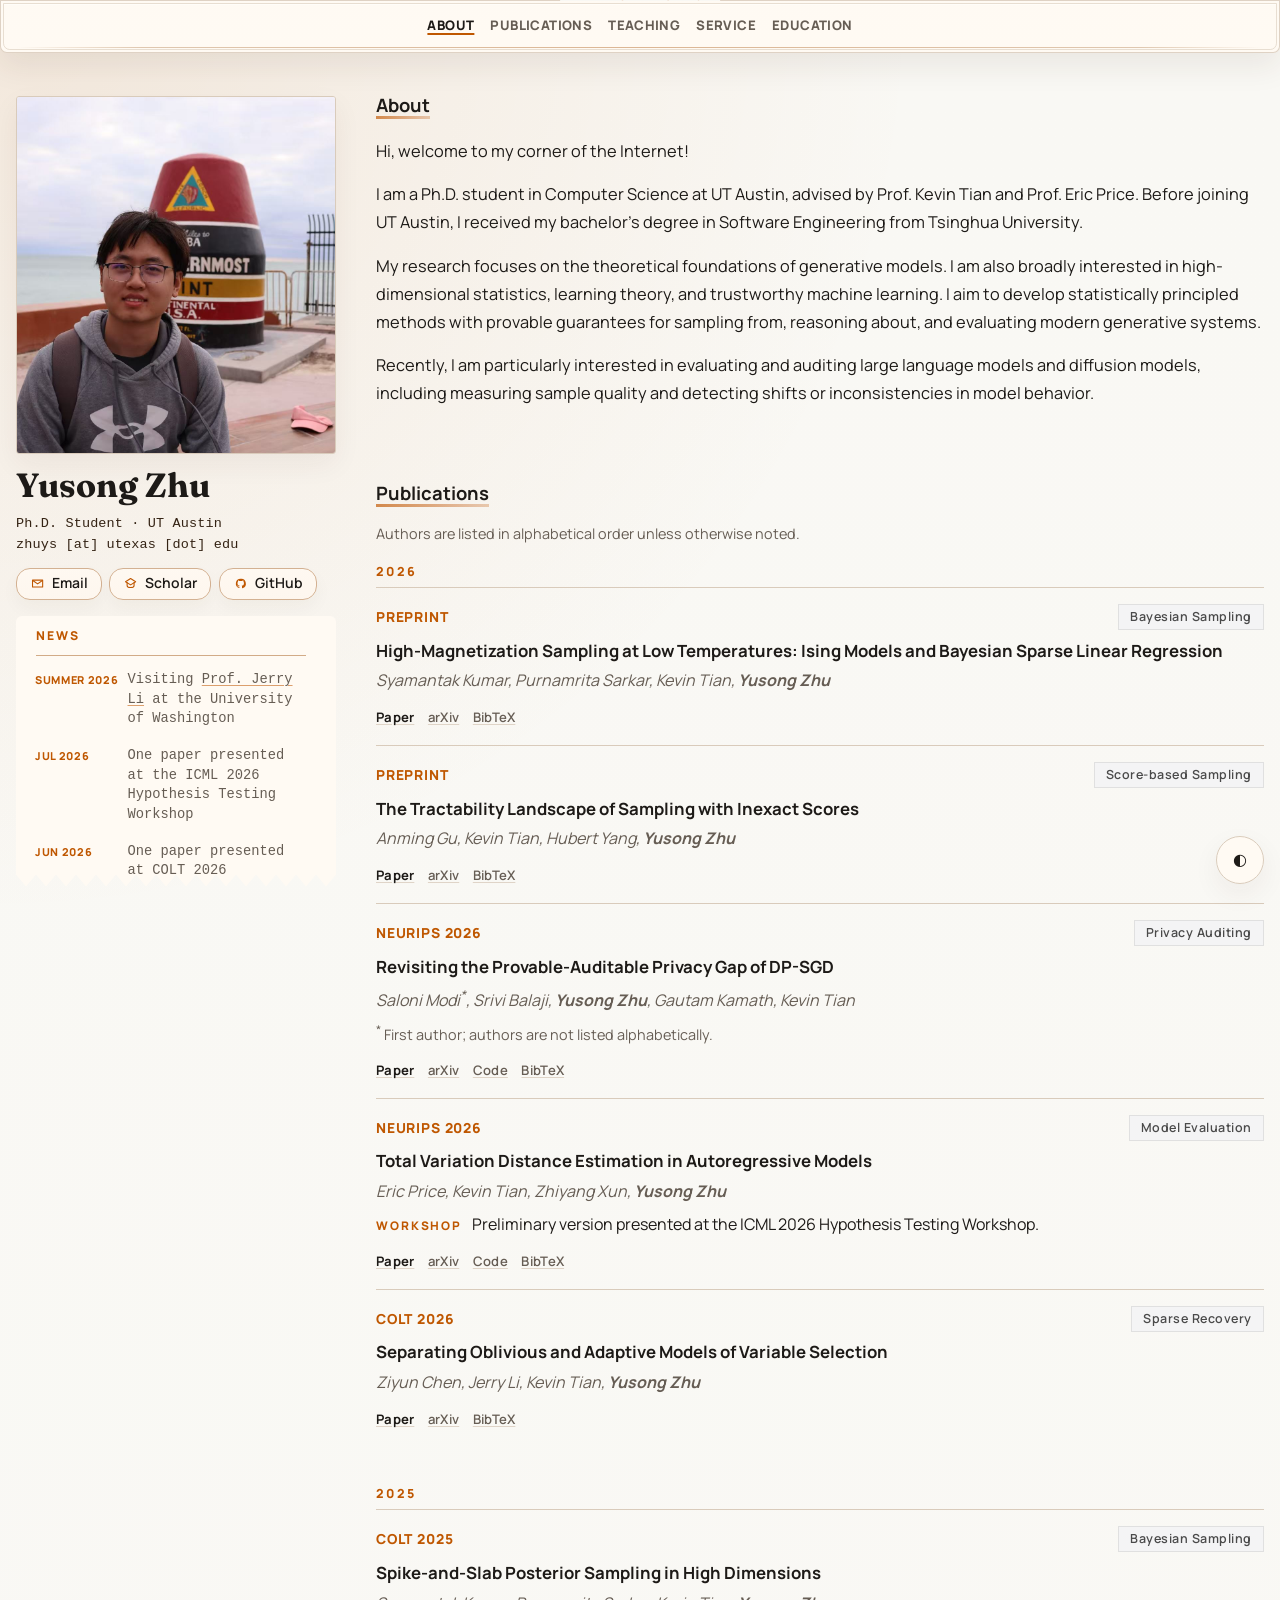
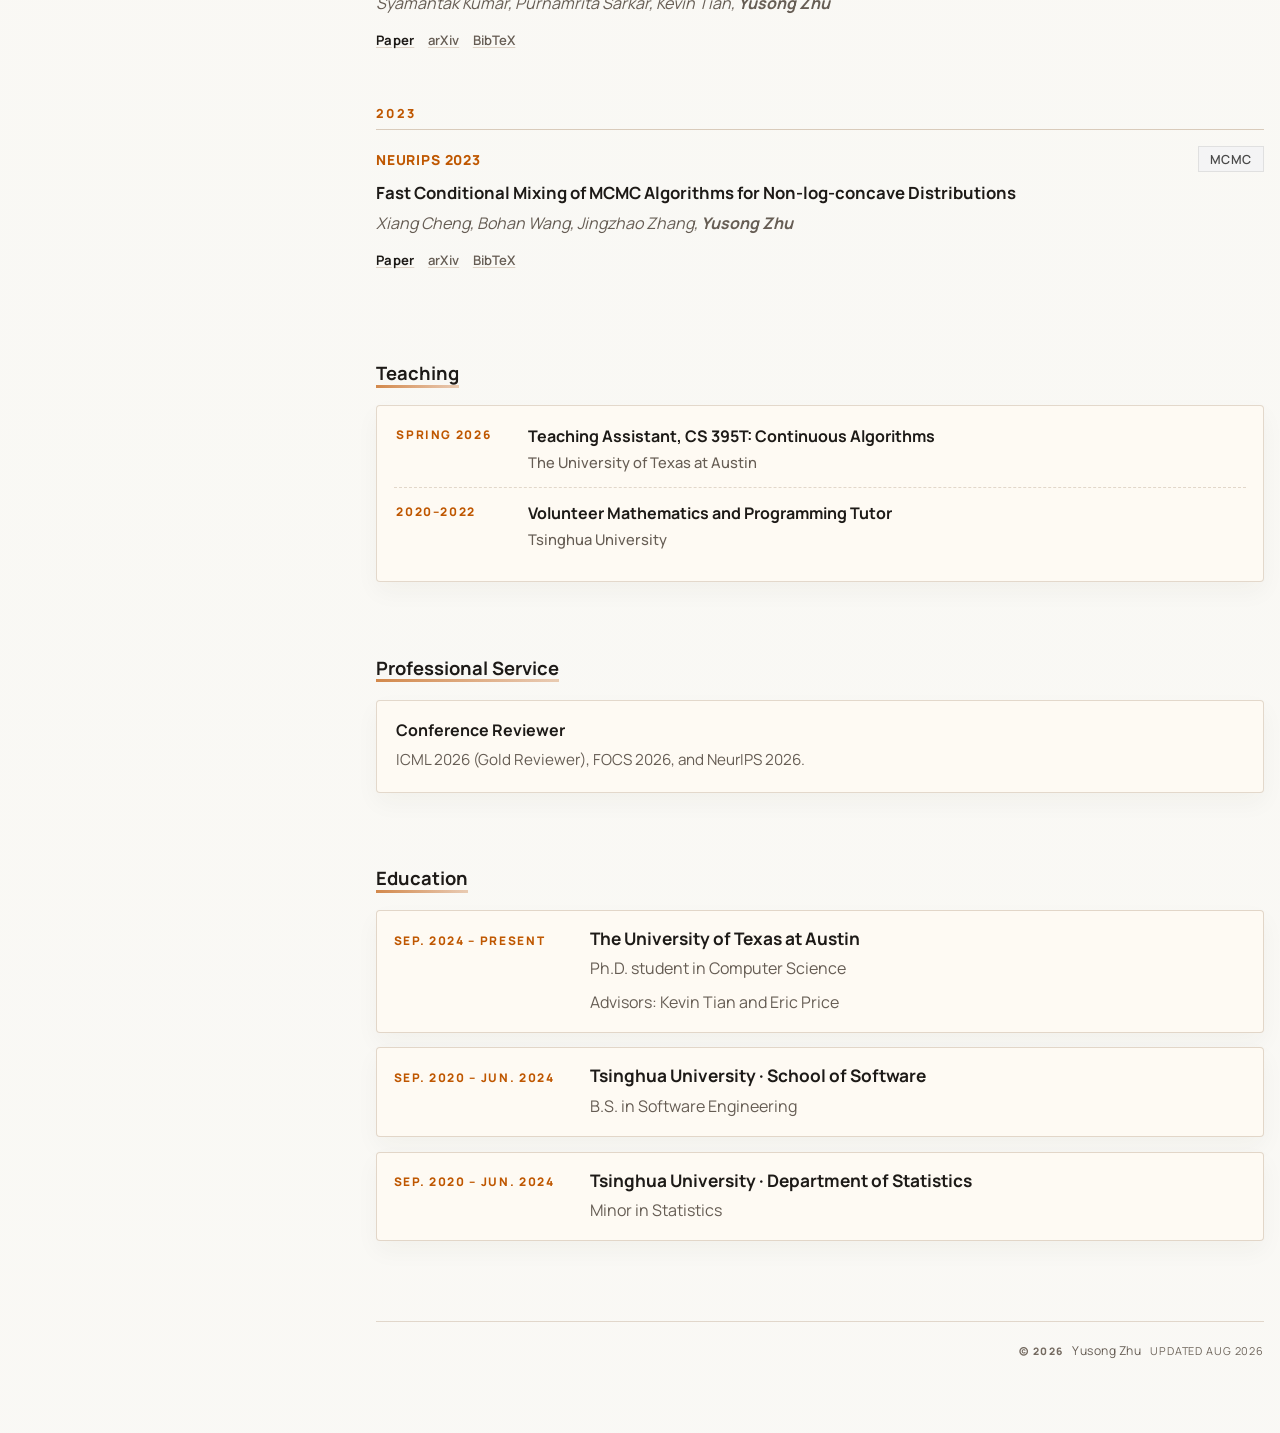
==== index.html @ 40852230 "List both preprints before conference publications" ====
<!DOCTYPE html>
<html lang="en">
  <head>
    <meta charset="UTF-8" />
    <meta name="viewport" content="width=device-width, initial-scale=1, viewport-fit=cover" />
    <meta
      name="description"
      content="Yusong Zhu is a Computer Science Ph.D. student at UT Austin studying the theoretical foundations, sampling, evaluation, and auditing of modern generative models."
    />
    <title>Yusong Zhu</title>
    <link rel="preconnect" href="https://fonts.googleapis.com" />
    <link rel="preconnect" href="https://fonts.gstatic.com" crossorigin />
    <link
      href="https://fonts.googleapis.com/css2?family=Fraunces:opsz,wght@9..144,500;9..144,700&amp;family=Manrope:wght@400;500;600;700;800&amp;display=swap"
      rel="stylesheet"
    />
    <link rel="icon" type="image/png" href="tabicon.png" />
    <link rel="stylesheet" href="styles.css" />
    <script>
      document.documentElement.classList.add("js");
    </script>
  </head>
  <body>
    <aside class="toc-sidebar" aria-label="Page sections">
      <nav class="toc-panel" id="toc-panel" aria-label="Page sections">
        <ul class="nav-list">
          <li><a class="nav-link" href="#about">About</a></li>
          <!-- Research nav hook: restore the #research link when the section below is ready. -->
          <li><a class="nav-link" href="#publications">Publications</a></li>
          <li><a class="nav-link" href="#teaching">Teaching</a></li>
          <li><a class="nav-link" href="#service">Service</a></li>
          <li><a class="nav-link" href="#education">Education</a></li>
        </ul>
      </nav>
      <div class="toc-edge" aria-hidden="true"></div>
    </aside>

    <div class="page-shell">
      <div class="layout">
        <aside class="rail reveal" aria-label="Profile overview">
          <figure class="rail-portrait">
            <img src="yusong_profile.jpg" alt="Portrait of Yusong Zhu" />
          </figure>
          <h1>Yusong Zhu</h1>
          <p class="lede">
            <span class="contact-mono">Ph.D. Student · UT Austin<br />zhuys [at] utexas [dot] edu</span>
          </p>
          <div class="social-row" aria-label="Contact and academic profiles">
            <a class="social-link" href="mailto:zhuys@utexas.edu" aria-label="Email Yusong Zhu">
              <svg viewBox="0 0 24 24" aria-hidden="true">
                <path d="M4 6.5h16v11H4z" fill="none" stroke="currentColor" stroke-width="1.7" stroke-linejoin="round" />
                <path d="m5 7.5 7 5 7-5" fill="none" stroke="currentColor" stroke-width="1.7" stroke-linecap="round" stroke-linejoin="round" />
              </svg>
              <span class="social-link-text">Email</span>
            </a>
            <a class="social-link" href="https://scholar.google.com/citations?user=abdQY_YAAAAJ&amp;hl=en" aria-label="Google Scholar" target="_blank" rel="noreferrer">
              <svg viewBox="0 0 24 24" aria-hidden="true">
                <path d="M12 4 4 9l8 5 8-5-8-5Z" fill="none" stroke="currentColor" stroke-width="1.7" stroke-linejoin="round" />
                <path d="M6.5 10.2V15c0 1.8 2.5 3.3 5.5 3.3s5.5-1.5 5.5-3.3v-4.8" fill="none" stroke="currentColor" stroke-width="1.7" stroke-linecap="round" />
              </svg>
              <span class="social-link-text">Scholar</span>
            </a>
            <a class="social-link" href="https://github.com/zys996" aria-label="GitHub" target="_blank" rel="noreferrer">
              <svg viewBox="0 0 24 24" aria-hidden="true">
                <path d="M12 4.5a7.5 7.5 0 0 0-2.4 14.6c.38.07.52-.17.52-.38v-1.3c-2.1.46-2.54-1-2.54-1-.34-.86-.84-1.1-.84-1.1-.69-.48.05-.47.05-.47.76.06 1.16.78 1.16.78.68 1.17 1.78.83 2.21.64.07-.5.27-.84.49-1.03-1.73-.2-3.55-.87-3.55-3.88 0-.86.31-1.56.82-2.11-.08-.2-.36-1 .08-2.08 0 0 .67-.22 2.2.81a7.6 7.6 0 0 1 4 0c1.53-1.03 2.2-.81 2.2-.81.44 1.08.16 1.88.08 2.08.51.55.82 1.25.82 2.11 0 3.02-1.82 3.68-3.56 3.88.28.24.53.71.53 1.44v2.13c0 .21.14.45.53.38A7.5 7.5 0 0 0 12 4.5Z" fill="currentColor" />
              </svg>
              <span class="social-link-text">GitHub</span>
            </a>
          </div>

          <section class="rail-news" aria-labelledby="rail-news-heading">
            <div class="rail-news-box">
              <div class="rail-news-scroll" role="region" aria-label="Recent news list" tabindex="0">
                <p class="rail-news-title" id="rail-news-heading">News</p>
                <div class="rail-news-list">
                  <article class="rail-news-item">
                    <time class="rail-news-date" datetime="2026">Summer 2026</time>
                    <p class="rail-news-text">
                      Visiting
                      <a href="https://jerryzli.github.io/" aria-label="Jerry Li's homepage" target="_blank" rel="noopener noreferrer">Prof. Jerry Li</a>
                      at the University of Washington
                    </p>
                  </article>
                  <article class="rail-news-item">
                    <time class="rail-news-date" datetime="2026-07">Jul 2026</time>
                    <p class="rail-news-text">One paper presented at the ICML 2026 Hypothesis Testing Workshop</p>
                  </article>
                  <article class="rail-news-item">
                    <time class="rail-news-date" datetime="2026-06">Jun 2026</time>
                    <p class="rail-news-text">One paper presented at COLT 2026</p>
                  </article>
                </div>
              </div>
            </div>
          </section>
        </aside>

        <main id="main">
          <section id="about" class="section reveal" aria-labelledby="about-heading">
            <div class="section-head">
              <h2 id="about-heading">About</h2>
            </div>
            <div class="section-body">
              <div class="prose prose-flow">
                <p>Hi, welcome to my corner of the Internet!</p>
                <p>
                  I am a Ph.D. student in Computer Science at
                  <a href="https://www.cs.utexas.edu/" target="_blank" rel="noopener noreferrer">UT Austin</a>,
                  advised by
                  <a href="https://kjtian.github.io/" target="_blank" rel="noopener noreferrer">Prof. Kevin Tian</a>
                  and
                  <a href="https://www.cs.utexas.edu/~ecprice/" target="_blank" rel="noopener noreferrer">Prof. Eric Price</a>.
                  Before joining UT Austin, I received my bachelor's degree in Software Engineering from
                  Tsinghua University.
                </p>
                <p>
                  My research focuses on the theoretical foundations of generative models. I am also broadly
                  interested in high-dimensional statistics, learning theory, and trustworthy machine learning.
                  I aim to develop statistically principled methods with provable guarantees for sampling from,
                  reasoning about, and evaluating modern generative systems.
                </p>
                <p>
                  Recently, I am particularly interested in evaluating and auditing large language models and
                  diffusion models, including measuring sample quality and detecting shifts or inconsistencies
                  in model behavior.
                </p>
              </div>
            </div>
          </section>

          <template id="research">
            <!--
              Future Research section hook.
              Replace this template with <section id="research" class="section reveal">...</section>,
              then restore the #research navigation link above.
              The existing Research component styles remain available in styles.css.
            -->
          </template>

          <section id="publications" class="section reveal" aria-labelledby="publications-heading">
            <div class="section-head publications-head">
              <h2 id="publications-heading">Publications</h2>
            </div>
            <p class="section-note">Authors are listed in alphabetical order unless otherwise noted.</p>

            <div class="pub-panel" aria-label="Publications by date">
              <div class="pub-year-group">
                <div class="pub-all-head"><span class="pub-all-label">2026</span></div>
                <article class="pub-row">
                  <div class="pub-date">Preprint</div>
                  <div class="pub-tags" aria-label="Research themes"><span class="research-theme-tag">Bayesian Sampling</span></div>
                  <div class="pub-body">
                    <h3>High-Magnetization Sampling at Low Temperatures: Ising Models and Bayesian Sparse Linear Regression</h3>
                    <p class="pub-authors">Syamantak Kumar, Purnamrita Sarkar, Kevin Tian, <strong>Yusong Zhu</strong></p>
                    <div class="pub-links" aria-label="High-magnetization sampling paper links">
                      <a class="pub-link is-primary" href="https://arxiv.org/abs/2609.08873v1" target="_blank" rel="noopener noreferrer">Paper</a>
                      <a class="pub-link" href="https://arxiv.org/abs/2609.08873" target="_blank" rel="noopener noreferrer">arXiv</a>
                      <button class="pub-link pub-bib-toggle" type="button" aria-expanded="false" aria-controls="bib-magnetization" data-bib-target="bib-magnetization">BibTeX</button>
                    </div>
                    <div class="pub-bib-card" id="bib-magnetization" hidden>
                      <pre>@misc{kumar2026highmagnetizationsamplinglowtemperatures,
  title={High-Magnetization Sampling at Low Temperatures: Ising Models and Bayesian Sparse Linear Regression},
  author={Syamantak Kumar and Purnamrita Sarkar and Kevin Tian and Yusong Zhu},
  year={2026},
  eprint={2609.08873},
  archivePrefix={arXiv},
  primaryClass={cs.DS},
  url={https://arxiv.org/abs/2609.08873}
}</pre>
                    </div>
                  </div>
                </article>
                <article class="pub-row">
                  <div class="pub-date">Preprint</div>
                  <div class="pub-tags" aria-label="Research themes"><span class="research-theme-tag">Score-based Sampling</span></div>
                  <div class="pub-body">
                    <h3>The Tractability Landscape of Sampling with Inexact Scores</h3>
                    <p class="pub-authors">Anming Gu, Kevin Tian, Hubert Yang, <strong>Yusong Zhu</strong></p>
                    <div class="pub-links" aria-label="Inexact-score sampling paper links">
                      <a class="pub-link is-primary" href="https://arxiv.org/abs/2607.19004" target="_blank" rel="noopener noreferrer">Paper</a>
                      <a class="pub-link" href="https://arxiv.org/abs/2607.19004" target="_blank" rel="noopener noreferrer">arXiv</a>
                      <button class="pub-link pub-bib-toggle" type="button" aria-expanded="false" aria-controls="bib-scores" data-bib-target="bib-scores">BibTeX</button>
                    </div>
                    <div class="pub-bib-card" id="bib-scores" hidden>
                      <pre>@misc{gu2026tractabilitylandscapesamplinginexact,
  title={The Tractability Landscape of Sampling with Inexact Scores},
  author={Anming Gu and Kevin Tian and Hubert Yang and Yusong Zhu},
  year={2026},
  eprint={2607.19004},
  archivePrefix={arXiv},
  primaryClass={stat.ML},
  url={https://arxiv.org/abs/2607.19004}
}</pre>
                    </div>
                  </div>
                </article>
                <article class="pub-row">
                  <div class="pub-date">NeurIPS 2026</div>
                  <div class="pub-tags" aria-label="Research themes"><span class="research-theme-tag">Privacy Auditing</span></div>
                  <div class="pub-body">
                    <h3>Revisiting the Provable-Auditable Privacy Gap of DP-SGD</h3>
                    <p class="pub-authors">Saloni Modi<sup>*</sup>, Srivi Balaji, <strong>Yusong Zhu</strong>, Gautam Kamath, Kevin Tian</p>
                    <p class="section-note"><sup>*</sup> First author; authors are not listed alphabetically.</p>
                    <div class="pub-links" aria-label="DP-SGD privacy gap paper links">
                      <a class="pub-link is-primary" href="https://arxiv.org/abs/2608.28934" target="_blank" rel="noopener noreferrer">Paper</a>
                      <a class="pub-link" href="https://arxiv.org/abs/2608.28934" target="_blank" rel="noopener noreferrer">arXiv</a>
                      <a class="pub-link" href="https://github.com/pineappleEnthusiast/empirical-privacy-defense" target="_blank" rel="noopener noreferrer">Code</a>
                      <button class="pub-link pub-bib-toggle" type="button" aria-expanded="false" aria-controls="bib-privacy" data-bib-target="bib-privacy">BibTeX</button>
                    </div>
                    <div class="pub-bib-card" id="bib-privacy" hidden>
                      <pre>@misc{modi2026revisitingprovableauditableprivacygap,
  title={Revisiting the Provable-Auditable Privacy Gap of {DP-SGD}},
  author={Saloni Modi and Srivi Balaji and Yusong Zhu and Gautam Kamath and Kevin Tian},
  year={2026},
  eprint={2608.28934},
  archivePrefix={arXiv},
  primaryClass={cs.LG},
  url={https://arxiv.org/abs/2608.28934}
}</pre>
                    </div>
                  </div>
                </article>
                <article class="pub-row">
                  <div class="pub-date">NeurIPS 2026</div>
                  <div class="pub-tags" aria-label="Research themes"><span class="research-theme-tag">Model Evaluation</span></div>
                  <div class="pub-body">
                    <h3>Total Variation Distance Estimation in Autoregressive Models</h3>
                    <p class="pub-authors">Eric Price, Kevin Tian, Zhiyang Xun, <strong>Yusong Zhu</strong></p>
                    <p class="pub-tldr"><span>Workshop</span> Preliminary version presented at the ICML 2026 Hypothesis Testing Workshop.</p>
                    <div class="pub-links" aria-label="Total variation distance paper links">
                      <a class="pub-link is-primary" href="https://arxiv.org/abs/2607.19510" target="_blank" rel="noopener noreferrer">Paper</a>
                      <a class="pub-link" href="https://arxiv.org/abs/2607.19510" target="_blank" rel="noopener noreferrer">arXiv</a>
                      <a class="pub-link" href="https://github.com/XunZhiyang/llm-tv-estimation" target="_blank" rel="noopener noreferrer">Code</a>
                      <button class="pub-link pub-bib-toggle" type="button" aria-expanded="false" aria-controls="bib-tv" data-bib-target="bib-tv">BibTeX</button>
                    </div>
                    <div class="pub-bib-card" id="bib-tv" hidden>
                      <pre>@misc{price2026totalvariationdistanceestimation,
  title={Total Variation Distance Estimation in Autoregressive Models},
  author={Eric Price and Kevin Tian and Zhiyang Xun and Yusong Zhu},
  year={2026},
  eprint={2607.19510},
  archivePrefix={arXiv},
  primaryClass={cs.LG},
  url={https://arxiv.org/abs/2607.19510}
}</pre>
                    </div>
                  </div>
                </article>
                <article class="pub-row">
                  <div class="pub-date">COLT 2026</div>
                  <div class="pub-tags" aria-label="Research themes"><span class="research-theme-tag">Sparse Recovery</span></div>
                  <div class="pub-body">
                    <h3>Separating Oblivious and Adaptive Models of Variable Selection</h3>
                    <p class="pub-authors">Ziyun Chen, Jerry Li, Kevin Tian, <strong>Yusong Zhu</strong></p>
                    <div class="pub-links">
                      <a class="pub-link is-primary" href="https://proceedings.mlr.press/v336/chen26b.html" target="_blank" rel="noopener noreferrer">Paper</a>
                      <a class="pub-link" href="https://arxiv.org/abs/2602.16568" target="_blank" rel="noopener noreferrer">arXiv</a>
                      <button class="pub-link pub-bib-toggle" type="button" aria-expanded="false" aria-controls="bib-variable" data-bib-target="bib-variable">BibTeX</button>
                    </div>
                    <div class="pub-bib-card" id="bib-variable" hidden>
                      <pre>@InProceedings{pmlr-v336-chen26b,
  title={Separating Oblivious and Adaptive Models of Variable Selection (Extended Abstract)},
  author={Chen, Ziyun and Li, Jerry and Tian, Kevin and Zhu, Yusong},
  booktitle={Proceedings of Thirty Ninth Conference on Learning Theory},
  pages={1113--1114},
  year={2026},
  editor={Hanneke, Steve and Lattimore, Tor},
  volume={336},
  series={Proceedings of Machine Learning Research},
  month={29 Jun--03 Jul},
  publisher={PMLR},
  pdf={https://raw.githubusercontent.com/mlresearch/v336/main/assets/chen26b/chen26b.pdf},
  url={https://proceedings.mlr.press/v336/chen26b.html}
}</pre>
                    </div>
                  </div>
                </article>
              </div>

              <div class="pub-year-group">
                <div class="pub-all-head"><span class="pub-all-label">2025</span></div>
                <article class="pub-row">
                  <div class="pub-date">COLT 2025</div>
                  <div class="pub-tags" aria-label="Research themes"><span class="research-theme-tag">Bayesian Sampling</span></div>
                  <div class="pub-body">
                    <h3>Spike-and-Slab Posterior Sampling in High Dimensions</h3>
                    <p class="pub-authors">Syamantak Kumar, Purnamrita Sarkar, Kevin Tian, <strong>Yusong Zhu</strong></p>
                    <div class="pub-links">
                      <a class="pub-link is-primary" href="https://proceedings.mlr.press/v291/kumar25a.html" target="_blank" rel="noopener noreferrer">Paper</a>
                      <a class="pub-link" href="https://arxiv.org/abs/2503.02798" target="_blank" rel="noopener noreferrer">arXiv</a>
                      <button class="pub-link pub-bib-toggle" type="button" aria-expanded="false" aria-controls="bib-spike" data-bib-target="bib-spike">BibTeX</button>
                    </div>
                    <div class="pub-bib-card" id="bib-spike" hidden>
                      <pre>@InProceedings{pmlr-v291-kumar25a,
  title={Spike-and-Slab Posterior Sampling in High Dimensions},
  author={Kumar, Syamantak and Sarkar, Purnamrita and Tian, Kevin and Zhu, Yusong},
  booktitle={Proceedings of Thirty Eighth Conference on Learning Theory},
  pages={3407--3462},
  year={2025},
  editor={Haghtalab, Nika and Moitra, Ankur},
  volume={291},
  series={Proceedings of Machine Learning Research},
  month={30 Jun--04 Jul},
  publisher={PMLR},
  pdf={https://raw.githubusercontent.com/mlresearch/v291/main/assets/kumar25a/kumar25a.pdf},
  url={https://proceedings.mlr.press/v291/kumar25a.html}
}</pre>
                    </div>
                  </div>
                </article>
              </div>

              <div class="pub-year-group">
                <div class="pub-all-head"><span class="pub-all-label">2023</span></div>
                <article class="pub-row">
                  <div class="pub-date">NeurIPS 2023</div>
                  <div class="pub-tags" aria-label="Research themes"><span class="research-theme-tag">MCMC</span></div>
                  <div class="pub-body">
                    <h3>Fast Conditional Mixing of MCMC Algorithms for Non-log-concave Distributions</h3>
                    <p class="pub-authors">Xiang Cheng, Bohan Wang, Jingzhao Zhang, <strong>Yusong Zhu</strong></p>
                    <div class="pub-links">
                      <a class="pub-link is-primary" href="https://proceedings.neurips.cc/paper_files/paper/2023/hash/2b00b3331bd0f5fbfdd966ac06338f6d-Abstract-Conference.html" target="_blank" rel="noopener noreferrer">Paper</a>
                      <a class="pub-link" href="https://arxiv.org/abs/2306.10506" target="_blank" rel="noopener noreferrer">arXiv</a>
                      <button class="pub-link pub-bib-toggle" type="button" aria-expanded="false" aria-controls="bib-mixing" data-bib-target="bib-mixing">BibTeX</button>
                    </div>
                    <div class="pub-bib-card" id="bib-mixing" hidden>
                      <pre>@inproceedings{NEURIPS2023_2b00b333,
  author={Cheng, Xiang and Wang, Bohan and Zhang, Jingzhao and Zhu, Yusong},
  booktitle={Advances in Neural Information Processing Systems},
  doi={10.52202/075280-0587},
  editor={A. Oh and T. Naumann and A. Globerson and K. Saenko and M. Hardt and S. Levine},
  pages={13374--13394},
  publisher={Curran Associates, Inc.},
  title={Fast Conditional Mixing of MCMC Algorithms for Non-log-concave Distributions},
  url={https://proceedings.neurips.cc/paper_files/paper/2023/file/2b00b3331bd0f5fbfdd966ac06338f6d-Paper-Conference.pdf},
  volume={36},
  year={2023}
}</pre>
                    </div>
                  </div>
                </article>
              </div>
            </div>
          </section>

          <section id="teaching" class="section reveal" aria-labelledby="teaching-heading">
            <div class="section-head">
              <h2 id="teaching-heading">Teaching</h2>
            </div>
            <div class="activity-panel">
              <ul class="activity-list">
                <li class="activity-item">
                  <span class="activity-date">Spring 2026</span>
                  <span class="activity-text">
                    Teaching Assistant,
                    <a href="https://kjtian.github.io/cs395t_sp26.html" target="_blank" rel="noopener noreferrer">CS 395T: Continuous Algorithms</a>
                    <span class="activity-institution">The University of Texas at Austin</span>
                  </span>
                </li>
                <li class="activity-item">
                  <span class="activity-date">2020–2022</span>
                  <span class="activity-text">
                    Volunteer Mathematics and Programming Tutor
                    <span class="activity-institution">Tsinghua University</span>
                  </span>
                </li>
              </ul>
            </div>
          </section>

          <section id="service" class="section reveal" aria-labelledby="service-heading">
            <div class="section-head">
              <h2 id="service-heading">Professional Service</h2>
            </div>
            <div class="activity-panel">
              <article class="service-entry">
                <h3 class="service-role">Conference Reviewer</h3>
                <p class="service-venues">ICML 2026 (Gold Reviewer), FOCS 2026, and NeurIPS 2026.</p>
              </article>
            </div>
          </section>

          <section id="education" class="section reveal" aria-labelledby="education-heading">
            <div class="section-head">
              <h2 id="education-heading">Education</h2>
            </div>
            <div class="edu-list">
              <article class="edu-row">
                <div class="edu-meta">Sep. 2024 – Present</div>
                <div>
                  <h3>The University of Texas at Austin</h3>
                  <p>Ph.D. student in Computer Science</p>
                  <p>Advisors: Kevin Tian and Eric Price</p>
                </div>
              </article>
              <article class="edu-row">
                <div class="edu-meta">Sep. 2020 – Jun. 2024</div>
                <div>
                  <h3>Tsinghua University · School of Software</h3>
                  <p>B.S. in Software Engineering</p>
                </div>
              </article>
              <article class="edu-row">
                <div class="edu-meta">Sep. 2020 – Jun. 2024</div>
                <div>
                  <h3>Tsinghua University · Department of Statistics</h3>
                  <p>Minor in Statistics</p>
                </div>
              </article>
            </div>
          </section>
        </main>

        <footer class="site-credit reveal" aria-label="Site information">
          <p>
            <span class="credit-label">© 2026</span>
            <span>Yusong Zhu</span>
            <span class="credit-date">Updated Aug 2026</span>
          </p>
        </footer>
      </div>
    </div>

    <button class="theme-toggle" type="button" aria-label="Toggle color theme" aria-pressed="false" title="Toggle theme">
      <span aria-hidden="true">◐</span>
    </button>
    <script>
      const root = document.documentElement;
      const themeToggle = document.querySelector(".theme-toggle");
      const storedTheme = localStorage.getItem("theme");
      const prefersDark = window.matchMedia("(prefers-color-scheme: dark)").matches;

      const applyTheme = (theme) => {
        root.dataset.theme = theme;
        themeToggle.setAttribute("aria-pressed", String(theme === "dark"));
        themeToggle.innerHTML = '<span aria-hidden="true">' + (theme === "dark" ? "☼" : "◐") + "</span>";
      };

      applyTheme(storedTheme || (prefersDark ? "dark" : "light"));

      themeToggle.addEventListener("click", () => {
        const nextTheme = root.dataset.theme === "dark" ? "light" : "dark";
        localStorage.setItem("theme", nextTheme);
        applyTheme(nextTheme);
      });

      const navLinks = [...document.querySelectorAll(".toc-sidebar .nav-link")];
      const sections = navLinks
        .map((link) => document.querySelector(link.getAttribute("href")))
        .filter(Boolean);
      let pendingNavTargetId = "";

      const setActiveSection = (activeId) => {
        navLinks.forEach((link) => {
          const isActive = link.getAttribute("href") === "#" + activeId;
          link.classList.toggle("is-active", isActive);
          if (isActive) {
            link.setAttribute("aria-current", "location");
          } else {
            link.removeAttribute("aria-current");
          }
        });
      };

      const updateSectionHighlight = () => {
        const tocHeight = document.querySelector(".toc-sidebar")?.offsetHeight ?? 0;
        const sectionScrollMargin = sections[0]
          ? parseFloat(window.getComputedStyle(sections[0]).scrollMarginTop) || 0
          : 0;
        const triggerY = Math.max(tocHeight + 28, sectionScrollMargin - 8);
        let activeId = sections[0]?.id;
        const nearPageBottom = window.innerHeight + window.scrollY >= document.documentElement.scrollHeight - 4;

        if (pendingNavTargetId) {
          const pendingSection = sections.find((section) => section.id === pendingNavTargetId);
          if (pendingSection && pendingSection.getBoundingClientRect().top > triggerY && !nearPageBottom) {
            setActiveSection(pendingNavTargetId);
            return;
          }
          pendingNavTargetId = "";
        }

        if (nearPageBottom && sections.length) {
          setActiveSection(sections[sections.length - 1].id);
          return;
        }

        sections.forEach((section) => {
          if (section.getBoundingClientRect().top <= triggerY) {
            activeId = section.id;
          }
        });

        if (activeId) setActiveSection(activeId);
      };

      let sectionHighlightFrame = 0;
      const scheduleSectionHighlight = () => {
        if (sectionHighlightFrame) return;
        sectionHighlightFrame = window.requestAnimationFrame(() => {
          sectionHighlightFrame = 0;
          updateSectionHighlight();
        });
      };

      window.addEventListener("scroll", scheduleSectionHighlight, { passive: true });
      window.addEventListener("resize", scheduleSectionHighlight);
      window.addEventListener("hashchange", scheduleSectionHighlight);

      navLinks.forEach((link) => {
        link.addEventListener("click", () => {
          const targetId = link.getAttribute("href")?.slice(1);
          if (!targetId) return;
          pendingNavTargetId = targetId;
          setActiveSection(targetId);
        });
      });

      updateSectionHighlight();

      document.querySelectorAll(".pub-bib-toggle").forEach((toggle) => {
        toggle.addEventListener("click", () => {
          const card = document.getElementById(toggle.dataset.bibTarget);
          if (!card) return;
          const isExpanded = toggle.getAttribute("aria-expanded") === "true";
          toggle.setAttribute("aria-expanded", String(!isExpanded));
          card.hidden = isExpanded;
        });
      });

      const reduceMotion = window.matchMedia("(prefers-reduced-motion: reduce)").matches;
      const revealObserver = reduceMotion
        ? null
        : new IntersectionObserver(
            (entries) => {
              entries.forEach((entry) => {
                if (entry.isIntersecting) {
                  entry.target.classList.add("is-visible");
                  revealObserver.unobserve(entry.target);
                }
              });
            },
            { threshold: 0.15 }
          );

      document.querySelectorAll(".reveal").forEach((element) => {
        if (revealObserver) {
          revealObserver.observe(element);
        } else {
          element.classList.add("is-visible");
        }
      });
    </script>
  </body>
</html>
---- styles.css ----
:root {
  color-scheme: light;
  --bg: #F9F8F4;
  --surface: #fffaf3;
  --text: #1d1a17;
  --muted: #665d54;
  --accent: #bf5700;
  --accent-soft: #f5e1d2;
  --line: #d9cbbb;
  --shadow: 0 10px 28px rgba(61, 42, 28, 0.06);
  --max-width: 1280px;
  --rail-width: clamp(250px, 25vw, 330px);
  --rail-news-paper: color-mix(in srgb, var(--surface) 88%, var(--bg));
  --social-pill-bg: #f4f4f5;
  --social-pill-border: #e0e0e0;
  --social-pill-fg: #4a4a4a;
  --mono-font: ui-monospace, SFMono-Regular, Menlo, Consolas, "Liberation Mono", monospace;
}

html[data-theme="dark"] {
  color-scheme: dark;
  --bg: #12100e;
  --surface: #181412;
  --text: #f6ede3;
  --muted: #c7b8a7;
  --accent: #ffb45c;
  --accent-soft: #3a2415;
  --line: #30271f;
  --shadow: 0 14px 34px rgba(0, 0, 0, 0.28);
  --rail-news-paper: color-mix(in srgb, var(--surface) 88%, var(--bg));
  --social-pill-bg: color-mix(in srgb, var(--surface) 88%, var(--bg));
  --social-pill-border: color-mix(in srgb, var(--line) 75%, transparent);
  --social-pill-fg: color-mix(in srgb, var(--muted) 88%, var(--text));
}

* {
  box-sizing: border-box;
}

html {
  scroll-behavior: smooth;
}

@media (prefers-reduced-motion: reduce) {
  html {
    scroll-behavior: auto;
  }
}

body {
  margin: 0;
  min-width: 320px;
  font-family: "Manrope", "Helvetica Neue", Arial, sans-serif;
  color: var(--text);
  background:
    radial-gradient(circle at top left, color-mix(in srgb, var(--accent) 10%, transparent), transparent 28%),
    linear-gradient(180deg, var(--bg) 0%, color-mix(in srgb, var(--bg) 92%, white) 100%);
  line-height: 1.72;
  transition: background-color 180ms ease, color 180ms ease;
}

a {
  color: inherit;
  text-decoration: none;
}

a:hover {
  color: var(--accent);
}

a:focus-visible,
button:focus-visible {
  outline: 3px solid var(--accent);
  outline-offset: 3px;
}

button {
  font: inherit;
}

.page-shell {
  width: min(calc(100% - 2rem), var(--max-width));
  margin: 0 auto;
  padding: 6rem 0 4.5rem;
}

.theme-toggle {
  position: fixed;
  right: 1rem;
  bottom: 1rem;
  z-index: 60;
  width: 3rem;
  height: 3rem;
  border: 1px solid var(--line);
  border-radius: 999px;
  background: color-mix(in srgb, var(--surface) 88%, transparent);
  color: var(--text);
  box-shadow: var(--shadow);
  display: inline-flex;
  align-items: center;
  justify-content: center;
  cursor: pointer;
  transition: transform 160ms ease, border-color 160ms ease, background-color 160ms ease;
}

.theme-toggle:hover {
  transform: translateY(-1px);
  border-color: var(--accent);
}

.layout {
  display: grid;
  grid-template-columns: var(--rail-width) minmax(0, 1fr);
  gap: 2.5rem;
  align-items: start;
}

.rail {
  position: fixed;
  top: 6rem;
  left: max(1rem, calc((100vw - var(--max-width)) / 2));
  width: var(--rail-width);
  z-index: 10;
  padding: 0;
}

main {
  grid-column: 2;
  min-width: 0;
}

.rail-portrait {
  margin: 0 0 1rem;
}

.rail-portrait img {
  display: block;
  width: 100%;
  aspect-ratio: 1 / 1.12;
  object-fit: cover;
  border-radius: 3px 3px 3px 3px;
  border: 1px solid var(--line);
  box-shadow: var(--shadow);
}

.eyebrow {
  margin: 0 0 0.8rem;
  color: var(--muted);
  font-size: 0.76rem;
  font-weight: 800;
  letter-spacing: 0.18em;
  text-transform: uppercase;
}

h1 {
  margin: 0;
  font-family: "Fraunces", "Times New Roman", serif;
  font-size: clamp(2.1rem, 2vw, 2.7rem);
  line-height: 0.92;
  letter-spacing:0em;
  max-width: 10.2ch;
}

.lede {
  margin: -0.98rem 0 0;
  color: var(--muted);
  font-size: 1.03rem;
  max-width: 30ch;
  white-space: pre-line;
}

.contact-mono {
  display: inline-block;
  color: color-mix(in srgb, var(--text) 86%, var(--accent));
  font-family: var(--mono-font);
  font-size: 0.82em;
  line-height: 1.55;
  letter-spacing: 0.01em;
}

.rail-blurb {
  margin: 1.2rem 0 0;
  padding-top: 1rem;
  border-top: 1px solid var(--line);
  max-width: 32ch;
}

.social-row {
  display: flex;
  flex-wrap: wrap;
  gap: 0.45rem;
  margin-top: 0.72rem;
}

.social-link {
  display: inline-flex;
  align-items: center;
  gap: 0.42rem;
  padding: 0.42rem 0.82rem;
  border: 1px solid color-mix(in srgb, var(--accent) 22%, var(--line));
  border-radius: 14px;
  background:
    linear-gradient(180deg,
      color-mix(in srgb, var(--surface) 94%, var(--accent-soft)) 0%,
      color-mix(in srgb, var(--surface) 86%, var(--accent-soft)) 100%);
  color: var(--text);
  font-size: 0.875rem;
  font-weight: 600;
  line-height: 1.2;
  text-decoration: none;
  box-shadow: 0 8px 18px rgba(61, 42, 28, 0.04);
  transition:
    transform 160ms ease,
    border-color 160ms ease,
    color 160ms ease,
    background-color 160ms ease,
    box-shadow 160ms ease;
}

.social-link svg {
  width: 0.95rem;
  height: 0.95rem;
  flex-shrink: 0;
  color: var(--accent);
}

.social-link-text {
  white-space: nowrap;
}

.social-link:hover,
.social-link:focus-visible {
  transform: translateY(-1px);
  border-color: color-mix(in srgb, var(--accent) 55%, var(--line));
  color: var(--accent);
  background:
    linear-gradient(180deg,
      color-mix(in srgb, var(--accent-soft) 82%, var(--surface)) 0%,
      color-mix(in srgb, var(--accent-soft) 68%, var(--surface)) 100%);
  box-shadow: 0 10px 22px rgba(61, 42, 28, 0.06);
}

html[data-theme="dark"] .social-link:hover,
html[data-theme="dark"] .social-link:focus-visible {
  background:
    linear-gradient(180deg,
      color-mix(in srgb, var(--surface) 84%, var(--accent) 12%) 0%,
      color-mix(in srgb, var(--surface) 78%, var(--accent) 16%) 100%);
}

.rail-facts {
  display: flex;
  flex-wrap: wrap;
  gap: 0.55rem;
  margin-top: 1.2rem;
}

.fact {
  display: inline-flex;
  align-items: center;
  min-height: 2.1rem;
  padding: 0.35rem 0.72rem;
  border: 1px solid var(--line);
  border-radius: 999px;
  background: color-mix(in srgb, var(--surface) 78%, transparent);
  font-size: 0.9rem;
}

.nav-list {
  list-style: none;
  padding: 0;
  margin: 0;
  display: grid;
  gap: 0.2rem;
}

.nav-link {
  min-height: 2.1rem;
  display: flex;
  align-items: center;
  color: var(--muted);
  padding: 0.22rem 0;
  position: relative;
  transition: color 160ms ease;
}

.nav-link::before {
  content: "";
  width: 0.7rem;
  height: 1px;
  margin-right: 0.7rem;
  background: var(--line);
  transition: width 160ms ease, background-color 160ms ease;
}

.nav-link:hover,
.nav-link:focus-visible,
.nav-link.is-active {
  color: var(--text);
}

.nav-link:hover::before,
.nav-link:focus-visible::before,
.nav-link.is-active::before {
  width: 1.6rem;
  background: var(--accent);
}

.rail-news {
  margin-top: 1rem;
  margin-bottom: 0.85rem;
}

.rail-news-box {
  position: relative;
  /* border: 1px solid var(--line); */
  border-bottom: none;
  border-radius: 6px 6px 0 0;
  /* background: #d8cdc2; */
  background: var(--surface);
  overflow: visible;
  /* Bottom torn edge: notches are transparent → body gradient shows through */
  clip-path: polygon(
    0% 0%,
    100% 0%,
    100% calc(100% - 12px),
    96.875% 100%,
    93.75% calc(100% - 12px),
    90.625% 100%,
    87.5% calc(100% - 12px),
    84.375% 100%,
    81.25% calc(100% - 12px),
    78.125% 100%,
    75% calc(100% - 12px),
    71.875% 100%,
    68.75% calc(100% - 12px),
    65.625% 100%,
    62.5% calc(100% - 12px),
    59.375% 100%,
    56.25% calc(100% - 12px),
    53.125% 100%,
    50% calc(100% - 12px),
    46.875% 100%,
    43.75% calc(100% - 12px),
    40.625% 100%,
    37.5% calc(100% - 12px),
    34.375% 100%,
    31.25% calc(100% - 12px),
    28.125% 100%,
    25% calc(100% - 12px),
    21.875% 100%,
    18.75% calc(100% - 12px),
    15.625% 100%,
    12.5% calc(100% - 12px),
    9.375% 100%,
    6.25% calc(100% - 12px),
    3.125% 100%,
    0% calc(100% - 12px)
  );
}

.rail-news-title {
  position: sticky;
  top: 0;
  z-index: 2;
  margin: 0 0.7em 0.55rem;
  /* Top inset lives on the title (opaque) so items cannot scroll “above” News in the scroll padding gap */
  padding: 0.65rem 0 0.5rem;
  color: var(--accent);
  font-size: 0.76rem;
  font-weight: 800;
  letter-spacing: 0.16em;
  text-transform: uppercase;
  background: var(--surface);
  /* border-bottom: 1px solid color-mix(in srgb, var(--line) 95%, transparent); */
  border-bottom: 1.5px solid color-mix(in srgb, var(--accent) 28%, var(--line));
}

.rail-news-scroll {
  position: relative;
  z-index: 1;
  box-sizing: border-box;
  height: clamp(11.5rem, 24vh, 14rem);
  overflow-x: hidden;
  overflow-y: auto;
  overscroll-behavior: contain;
  -webkit-overflow-scrolling: touch;
  padding: 0 0.7rem 1.35rem;
  scrollbar-gutter: stable;
  scrollbar-width: thin;
  scrollbar-color: color-mix(in srgb, var(--accent) 42%, var(--line)) transparent;
}

.rail-news-scroll::-webkit-scrollbar {
  width: 6px;
}

.rail-news-scroll::-webkit-scrollbar-track {
  background: transparent;
}

.rail-news-scroll::-webkit-scrollbar-thumb {
  border-radius: 999px;
  background: color-mix(in srgb, var(--accent) 42%, var(--line));
}

.rail-news-scroll:focus-visible {
  outline: none;
  box-shadow: inset 0 0 0 2px color-mix(in srgb, var(--accent) 52%, transparent);
}

.rail-news-list {
  display: grid;
  gap: 0.45rem;
}

.rail-news-item {
  display: grid;
  grid-template-columns: 5.35rem minmax(0, 1fr);
  gap: 0.4rem 0.55rem;
  align-items: start;
  padding: 0.45rem 0.5rem;
  border-radius: 4px;
  /* background: color-mix(in srgb, var(--surface) 55%, transparent); */
}

.rail-news-date {
  display: block;
  margin: 0;
  padding: 0;
  color: var(--accent);
  font-size: 0.68rem;
  font-weight: 800;
  letter-spacing: 0.06em;
  line-height: 1.42;
  text-transform: uppercase;
}

.rail-news-text {
  margin: -0.15em;
  padding: 0;
  font-size: 0.86rem;
  line-height: 1.42;
  color: var(--muted);
  font-family: var(--mono-font);
  font-weight: 400;
  font-style: normal;
}

.rail-news-text a {
  color: inherit;
  text-decoration: underline;
  text-decoration-thickness: 1px;
  text-underline-offset: 0.16em;
  text-decoration-color: color-mix(in srgb, var(--accent) 55%, transparent);
}

.rail-news-text a:hover,
.rail-news-text a:focus-visible {
  color: var(--accent);
  text-decoration-color: currentColor;
}

/* Top-floating TOC bar. */
.toc-sidebar {
  position: fixed;
  top: 0;
  left: 0;
  right: 0;
  z-index: 40;
  width: auto;
  display: flex;
  align-items: center;
  gap: 0.55rem;
  padding: 0.72rem 1.1rem 0.84rem;
  border: 1px solid color-mix(in srgb, var(--line) 84%, transparent);
  border-radius: 0 0 0.42rem 0.42rem;
  background:
    linear-gradient(180deg, color-mix(in srgb, var(--surface) 96%, white) 0%, var(--surface) 100%);
  box-shadow: 0 14px 30px rgba(61, 42, 28, 0.08);
  backdrop-filter: blur(10px);
  -webkit-backdrop-filter: blur(10px);
  overflow: visible;
}

.toc-sidebar::before {
  content: "";
  position: absolute;
  inset: 0.14rem;
  border: 1px solid color-mix(in srgb, var(--line) 60%, transparent);
  border-radius: inherit;
  box-shadow: inset 0 1px 0 rgba(255, 255, 255, 0.45);
  background: transparent;
  pointer-events: none;
}

.toc-edge {
  position: absolute;
  left: 1rem;
  right: 1rem;
  bottom: 0.28rem;
  height: 1px;
  background:
    linear-gradient(90deg,
      transparent 0%,
      color-mix(in srgb, var(--accent) 18%, var(--line)) 10%,
      color-mix(in srgb, var(--accent) 38%, var(--line)) 50%,
      color-mix(in srgb, var(--accent) 18%, var(--line)) 90%,
      transparent 100%);
  opacity: 0.75;
  pointer-events: none;
  z-index: 0;
}

.toc-sidebar::after {
  content: "VALID FOR THIS PAGE";
  position: absolute;
  left: 50%;
  top: -0.56rem;
  transform: translateX(-50%);
  padding: 0 0.45rem;
  background: var(--bg);
  color: var(--accent);
  font-size: 0.58rem;
  font-weight: 800;
  letter-spacing: 0.28em;
  line-height: 1;
  text-transform: uppercase;
  white-space: nowrap;
}

.toc-sidebar .toc-panel {
  position: relative;
  z-index: 1;
}

.toc-edge {
  z-index: 0;
}

.toc-panel {
  flex: 1;
  padding: 0;
  border: 0;
  background: transparent;
}

.toc-panel .nav-list {
  display: flex;
  flex-wrap: wrap;
  justify-content: center;
  gap: 1rem;
}

.toc-panel .nav-link {
  min-height: 1.5rem;
  padding: 0.08rem 0 0.16rem;
  border: 0;
  border-radius: 0;
  font-size: 0.82rem;
  font-weight: 900;
  letter-spacing: 0.03em;
  text-transform: uppercase;
  background: transparent;
  text-decoration: none;
  transition: color 160ms ease, text-decoration-color 160ms ease, transform 160ms ease;
}

.toc-panel .nav-link::before {
  display: none;
}

.toc-panel .nav-link:hover,
.toc-panel .nav-link:focus-visible {
  color: var(--text);
  transform: translateY(-1px);
}

.toc-panel .nav-link.is-active {
  color: var(--text);
  text-decoration: underline;
  text-decoration-thickness: 1.8px;
  text-underline-offset: 0.22em;
  text-decoration-color: var(--accent);
}

.section {
  padding-top: 1.8rem;
  margin-top: 3rem;
  scroll-margin-top: 7rem;
}

.section:first-child {
  margin-top: 0;
  padding-top: 0;
}

.section-head {
  display: flex;
  align-items: flex-end;
  justify-content: space-between;
  gap: 1rem;
  margin-bottom: 1.1rem;
}

.publications-head {
  align-items: center;
  margin-bottom: 0.95rem;
}

.section-note {
  margin: 0.4rem 0 0;
  color: var(--muted);
  font-size: 0.9rem;
}

h2 {
  margin: 0;
  font-size: clamp(1.15rem, 1.2vw, 1.75rem);
  line-height: 1.08;
  display: inline-block;
  padding-bottom: 0.22rem;
  text-decoration: underline;
  text-decoration-thickness: 3px;
  text-underline-offset: 0.28em;
  text-decoration-color: transparent;
  background-image: linear-gradient(
    90deg,
    color-mix(in srgb, var(--accent) 64%, var(--accent-soft)),
    color-mix(in srgb, var(--accent) 28%, transparent)
  );
  background-repeat: no-repeat;
  background-size: 100% 3px;
  background-position: 0 100%;
}

.pub-panel {
  margin-top: 0.85rem;
}

.pub-row {
  display: grid;
  grid-template-columns: 8.8rem minmax(0, 1fr);
  column-gap: 1rem;
  row-gap: 0.55rem;
  padding: 1rem 0;
  border-top: 1px solid var(--line);
  align-items: start;
}

.pub-row > .pub-date {
  grid-column: 1;
  grid-row: 1;
  align-self: center;
}

.pub-row > .pub-tags {
  grid-column: 2;
  grid-row: 1;
  justify-self: end;
  align-self: center;
  margin: 0;
}

.pub-row > .pub-body {
  grid-column: 1 / -1;
  grid-row: 2;
}

.pub-row:first-child {
  border-top: 0;
  padding-top: 0.15rem;
}

.pub-date {
  color: var(--accent);
  font-size: 0.86rem;
  font-weight: 800;
  letter-spacing: 0.06em;
  text-transform: uppercase;
}

.pub-body {
  text-align: left;
}

.pub-body h3 {
  margin: 0;
  display: block;
  font-size: 1.05rem;
  line-height: 1.38;
}

.pub-acronym {
  flex: none;
  font-weight: 800;
  color: var(--text);
}

.pub-subtitle {
  margin-left: 0.35rem;
}

.pub-body p {
  margin: 0.35rem 0 0;
}

.pub-links {
  display: flex;
  flex-wrap: wrap;
  gap: 0.85rem;
  margin-top: 0.72rem;
}

.pub-link {
  display: inline-block;
  min-height: 0;
  padding: 0;
  border-radius: 0;
  border: 0;
  background: transparent;
  color: var(--muted);
  font-size: 0.82rem;
  font-weight: 600;
  letter-spacing: 0.02em;
  text-decoration: underline;
  text-decoration-color: color-mix(in srgb, var(--line) 78%, transparent);
  text-underline-offset: 0.18em;
  transition: color 140ms ease, text-decoration-color 140ms ease;
}

.pub-link:hover,
.pub-link:focus-visible {
  color: var(--accent);
  text-decoration-color: currentColor;
}

.pub-link.is-primary {
  color: var(--text);
  font-weight: 700;
}

.pub-bib-toggle {
  cursor: pointer;
}

.pub-bib-toggle[aria-expanded="true"] {
  color: var(--accent);
  text-decoration-color: currentColor;
}

.pub-bib-card {
  margin-top: 0.72rem;
  padding: 0.7rem 0.8rem;
  border: 1px solid color-mix(in srgb, var(--line) 82%, transparent);
  border-radius: 6px;
  background: color-mix(in srgb, var(--surface) 82%, var(--bg));
}

.pub-bib-card pre {
  margin: 0;
  overflow-wrap: anywhere;
  white-space: pre-wrap;
  font-family: ui-monospace, SFMono-Regular, Menlo, Consolas, "Liberation Mono", monospace;
  font-size: 0.76rem;
  line-height: 1.48;
  color: var(--muted);
}

.pub-tldr {
  /* margin-top: 0.85rem; */
  /* padding-top: 0.85rem; */
  color: var(--text);
}

.pub-tldr span {
  display: inline-block;
  margin-right: 0.45rem;
  color: var(--accent);
  font-size: 0.74rem;
  font-weight: 800;
  letter-spacing: 0.16em;
  text-transform: uppercase;
}

.pub-authors {
  color: var(--muted);
  font-style: italic;
  font-size: 1rem;
}

.pub-year-group {
  margin-top: 1.25rem;
  padding-top: 1rem;
}

.pub-year-group:first-child {
  margin-top: 0;
  padding-top: 0;
  border-top: 0;
}

.pub-all-head {
  display: flex;
  justify-content: space-between;
  align-items: baseline;
  gap: 1rem;
  margin-bottom: 0.3rem;
}

.pub-all-label {
  color: var(--accent);
  font-size: 0.78rem;
  font-weight: 800;
  letter-spacing: 0.2em;
  text-transform: uppercase;
}

.pub-all-count {
  color: var(--muted);
  font-size: 0.88rem;
}

.section-body {
  display: grid;
  gap: 1.5rem;
}

.two-col {
  grid-template-columns: minmax(0, 1.1fr) minmax(220px, 270px);
}

.prose {
  max-width: 66ch;
}

.prose.narrow {
  max-width: 58ch;
}

#goals .prose.narrow {
  max-width: none;
}

/* Full main column width (no side column, match other sections) */
.prose.prose-flow {
  max-width: none;
}

.prose p {
  margin: 0;
  font-size: 1.02rem;
}

.prose p + p {
  margin-top: 0.95rem;
}

.side-note {
  align-self: start;
  padding-top: 0.45rem;
  border-top: 1px solid var(--line);
}

.side-label {
  margin: 0 0 0.35rem;
  color: var(--muted);
  font-size: 0.76rem;
  font-weight: 800;
  letter-spacing: 0.16em;
  text-transform: uppercase;
}

.chip-row {
  display: flex;
  flex-wrap: wrap;
  gap: 0.7rem;
}

.chip {
  display: inline-flex;
  align-items: center;
  min-height: 2.2rem;
  padding: 0.42rem 0.8rem;
  border-radius: 999px;
  border: 1px solid var(--line);
  background: color-mix(in srgb, var(--surface) 74%, transparent);
  font-size: 0.9rem;
}

.activity-panel {
  display: grid;
  gap: 0.85rem;
  padding: 1rem 1.05rem 1.05rem;
  border: 1px solid color-mix(in srgb, var(--line) 70%, transparent);
  border-radius: 4px;
  background: color-mix(in srgb, var(--surface) 84%, var(--bg));
  box-shadow: 0 10px 24px rgba(61, 42, 28, 0.04);
}

.activity-intro {
  margin: 0;
  color: var(--muted);
  font-size: 0.92rem;
}

.activity-list {
  margin: 0;
  padding: 0;
  list-style: none;
  display: grid;
  gap: 0;
}

.activity-item {
  display: grid;
  grid-template-columns: 7rem minmax(0, 1fr);
  gap: 0.3rem 1.25rem;
  align-items: start;
  padding: 0.85rem 0.15rem 0.85rem;
  border-top: 1px dashed color-mix(in srgb, var(--line) 72%, transparent);
}

.activity-item:first-child {
  border-top: 0;
  padding-top: 0.15rem;
}

.activity-item--more[hidden] {
  display: none;
}

.activity-date {
  grid-column: 1;
  grid-row: 1;
  color: var(--accent);
  font-size: 0.74rem;
  font-weight: 800;
  letter-spacing: 0.14em;
  text-transform: uppercase;
  white-space: nowrap;
}

.activity-text {
  grid-column: 2;
  grid-row: 1;
  color: var(--text);
  font-size: 1rem;
  font-weight: 700;
  line-height: 1.45;
}

.activity-institution {
  display: block;
  margin-top: 0.22rem;
  color: var(--muted);
  font-size: 0.92rem;
  font-weight: 500;
  line-height: 1.5;
}

.service-entry {
  padding: 0.15rem;
}

.service-role {
  margin: 0;
  color: var(--text);
  font-size: 1rem;
  font-weight: 700;
  line-height: 1.45;
}

.service-venues {
  margin: 0.35rem 0 0;
  color: var(--muted);
  font-size: 0.95rem;
  line-height: 1.62;
}

.activity-more-toggle {
  position: relative;
  display: flex;
  align-items: center;
  justify-content: center;
  width: 100%;
  margin-top: -0.3rem;
  min-height: 1.3rem;
  padding: 0;
  border: 0;
  background: transparent;
  color: var(--muted);
  cursor: pointer;
  font: inherit;
}

.activity-more-text {
  font-size: 0.68rem;
  font-weight: 800;
  letter-spacing: 0.16em;
  text-transform: uppercase;
}

.activity-more-arrow {
  position: relative;
  width: 0.38rem;
  height: 0.38rem;
  margin-left: 0.33rem;
  border-right: 1.6px solid currentColor;
  border-bottom: 1.6px solid currentColor;
  opacity: 0.9;
  transform: translateY(-0.02rem) rotate(45deg);
  transition: transform 160ms ease, opacity 160ms ease;
}

.activity-more-toggle:hover,
.activity-more-toggle:focus-visible {
  color: var(--accent);
}

.activity-more-toggle:focus-visible {
  outline-offset: 4px;
}

.activity-more-toggle[aria-expanded="true"] .activity-more-text {
  color: var(--text);
}

.activity-more-toggle[aria-expanded="true"] .activity-more-arrow {
  transform: translateY(0.05rem) rotate(225deg);
  opacity: 1;
}

.research-flow {
  display: flex;
  flex-direction: column;
  align-items: center;
  max-width: none;
  width: 100%;
  margin: 1.4rem 0 1.8rem;
  padding: 1.05rem 0.25rem 1.2rem;
}

.research-flow-hub {
  display: flex;
  justify-content: center;
  width: 100%;
  margin-bottom: 0.1rem;
}

.research-flow-lines {
  display: block;
  width: min(100%, 420px);
  height: auto;
  margin: 0 0 -0.28rem;
  color: color-mix(in srgb, var(--text) 72%, var(--line));
}

.research-flow-branches {
  display: grid;
  grid-template-columns: repeat(3, minmax(0, 1fr));
  gap: 0.3rem 0.7rem;
  width: 100%;
  max-width: 420px;
  margin-top: -0.68rem;
}

.research-flow-branch {
  display: flex;
  justify-content: center;
  min-width: 0;
}

.research-theme-tag {
  display: inline-flex;
  align-items: center;
  justify-content: center;
  padding: 0.26rem 0.7rem;
  /* border-radius: 999px; */
  border: 1px solid var(--social-pill-border);
  background: var(--social-pill-bg);
  color: var(--social-pill-fg);
  font-size: 0.78rem;
  font-weight: 600;
  letter-spacing: 0.04em;
  line-height: 1.25;
  white-space: nowrap;
}

.research-theme-tag--hub {
  font-size: 0.76rem;
  font-weight: 700;
  letter-spacing: 0.06em;
  text-transform: none;
  border-color: color-mix(in srgb, var(--accent) 28%, var(--social-pill-border));
  background: color-mix(in srgb, var(--accent-soft) 45%, var(--social-pill-bg));
  color: var(--text);
}

.research-flow .research-theme-tag {
  width: auto;
  justify-content: center;
}

.pub-tags {
  display: flex;
  flex-wrap: wrap;
  gap: 0.35rem;
  margin: 0;
  justify-content: flex-end;
}

.goal-stack {
  display: grid;
  gap: 0;
}

.goal-line {
  display: grid;
  grid-template-columns: auto 1fr;
  gap: 0.85rem;
  padding: 0.15rem 0;
  /* border-top: 1px solid var(--line); */
}

.goal-line:first-child {
  border-top: 0;
  padding-top: 0.15rem;
}

.goal-index {
  width: 2rem;
  height: 2rem;
  border-radius: 999px;
  background: var(--accent-soft);
  color: var(--accent);
  display: inline-flex;
  align-items: center;
  justify-content: center;
  font-size: 0.9rem;
  font-weight: 800;
  margin-top: 0.05rem;
}

.goal-line p {
  margin: 0;
}

.timeline,
.edu-list {
  display: grid;
  gap: 0.9rem;
}

.site-credit {
  grid-column: 2;
  margin-top: 2.5rem;
  padding-top: 1.15rem;
  border-top: 1px solid color-mix(in srgb, var(--line) 72%, transparent);
  color: var(--muted);
  font-size: 0.76rem;
  letter-spacing: 0.04em;
  display: flex;
  justify-content: flex-end;
}

.site-credit p {
  margin: 0;
  display: inline-flex;
  align-items: baseline;
  flex-wrap: wrap;
  justify-content: flex-end;
  gap: 0.38rem 0.55rem;
  text-align: right;
}

.site-credit a {
  color: color-mix(in srgb, var(--text) 92%, var(--accent));
  font-family: "Architects Daughter", cursive;
  font-size: 1.06rem;
  letter-spacing: 0.01em;
  text-decoration: none;
}

.site-credit a:hover,
.site-credit a:focus-visible {
  color: var(--accent);
}

.credit-label {
  color: color-mix(in srgb, var(--muted) 88%, var(--line));
  text-transform: uppercase;
  font-size: 0.64rem;
  font-weight: 800;
  letter-spacing: 0.14em;
}

.credit-date {
  color: color-mix(in srgb, var(--muted) 92%, var(--line));
  font-size: 0.68rem;
  letter-spacing: 0.08em;
  text-transform: uppercase;
}

.edu-row,
.teaching-row {
  display: grid;
  grid-template-columns: 11rem minmax(0, 1fr);
  gap: 1.25rem;
  padding: 1rem 1.05rem;
  border: 1px solid color-mix(in srgb, var(--line) 76%, transparent);
  border-radius: 4px;
  background: color-mix(in srgb, var(--surface) 82%, var(--bg));
  box-shadow: 0 10px 24px rgba(61, 42, 28, 0.04);
}

.timeline > :first-child {
  border-top: 0;
  padding-top: 0.15rem;
}

.timeline-row {
  display: grid;
  grid-template-columns: 9rem minmax(0, 1fr);
  gap: 1.25rem;
  padding: 1rem 0;
  border-top: 1px solid var(--line);
  position: relative;
}

.timeline-row::before {
  content: "";
  position: absolute;
  left: 9.1rem;
  top: 1rem;
  bottom: -0.9rem;
  width: 1px;
  background: var(--line);
}

.timeline-row:last-child::before {
  display: none;
}

.edu-meta,
.timeline-date {
  color: var(--muted);
  font-size: 0.74rem;
  font-weight: 800;
  letter-spacing: 0.14em;
  text-transform: uppercase;
}

.edu-meta {
  align-self: start;
  justify-self: start;
  display: inline-flex;
  align-items: center;
  min-height: 1.75rem;
  padding: 0;
  border-radius: 0;
  background: transparent;
  color: var(--accent);
  white-space: nowrap;
}

.edu-row h3,
.teaching-row h3 {
  margin: 0;
  font-size: 1.08rem;
  line-height: 1.35;
}

.edu-row h3 + p,
.teaching-row h3 + p {
  margin-top: 0.3rem;
}

.timeline-row p,
.edu-row p,
.teaching-row p {
  margin: 0.35rem 0 0;
  color: var(--muted);
}

.teaching-row {
  margin-top: 0.15rem;
}

.js .reveal {
  opacity: 0;
  transform: translateY(18px);
}

.js .reveal.is-visible {
  opacity: 1;
  transform: translateY(0);
  transition: opacity 520ms ease, transform 520ms ease;
}

@media (prefers-reduced-motion: reduce) {
  .js .reveal,
  .js .reveal.is-visible,
  .theme-toggle,
  .nav-link,
  .social-link,
  .pub-link {
    transition: none;
    transform: none;
    opacity: 1;
  }
}

@media (min-width: 961px) {
  .rail {
    display: flex;
    height: calc(100dvh - 6rem);
    flex-direction: column;
  }

  .rail > :not(.rail-news) {
    flex-shrink: 0;
  }

  .rail-news {
    display: flex;
    flex: 1 1 18rem;
    min-height: 0;
    max-height: 18rem;
  }

  .rail-news-box {
    display: flex;
    flex: 1;
    min-height: 0;
  }

  .rail-news-scroll {
    flex: 1;
    height: auto;
    min-height: 0;
  }
}

@media (max-width: 960px) {
  .layout,
  .two-col,
  .pub-row,
  .timeline-row,
  .edu-row,
  .teaching-row {
    grid-template-columns: 1fr;
  }

  .rail {
    position: static;
    left: auto;
    width: auto;
  }

  main {
    grid-column: auto;
  }

  .site-credit {
    grid-column: auto;
  }

  .toc-sidebar {
    top: 0;
    left: 0;
    right: 0;
    width: auto;
    padding: 0.66rem 0.72rem 0.76rem;
    gap: 0.35rem;
  }

  .timeline-row::before {
    display: none;
  }

  .pub-row > .pub-date,
  .pub-row > .pub-tags,
  .pub-row > .pub-body {
    grid-column: 1;
    grid-row: auto;
  }

  .pub-row > .pub-tags {
    justify-self: start;
  }

  .toc-panel .nav-list {
    justify-content: center;
    gap: 0.72rem;
  }

  .toc-panel .nav-link {
    min-height: 1.35rem;
    font-size: 0.68rem;
    padding: 0.04rem 0 0.1rem;
    letter-spacing: 0.02em;
  }

  .activity-item {
    grid-template-columns: 1fr;
    gap: 0.15rem;
    padding: 0.8rem 0.1rem;
  }

  .activity-date,
  .activity-text {
    grid-column: 1;
  }

  .activity-more-toggle {
    min-height: 1.1rem;
  }

  .theme-toggle {
    top: auto;
    bottom: 0.75rem;
    right: 0.75rem;
  }
}

@media (max-width: 640px) {
  .page-shell {
    width: min(calc(100% - 0.8rem), var(--max-width));
    padding-top: 6rem;
  }

  .section {
    margin-top: 2rem;
    padding-top: 1.35rem;
  }

  .activity-panel,
  .edu-row,
  .teaching-row {
    padding: 0.9rem 0.85rem;
  }

  .section-head {
    gap: 0.55rem;
  }

  h2 {
    padding-bottom: 0.18rem;
    background-size: 100% 2px;
  }

  .toc-sidebar {
    top: 0;
    left: 0;
    right: 0;
    width: auto;
    padding: 0.62rem 0.6rem 1.1rem;
    border-radius: 0 0 1rem 1rem;
  }

  .toc-edge {
    left: 0.75rem;
    right: 0.75rem;
    bottom: 0.22rem;
    height: 1px;
  }

  .toc-sidebar::after {
    top: -0.46rem;
    font-size: 0.54rem;
    letter-spacing: 0.22em;
  }

  .toc-panel .nav-list {
    gap: 0.28rem;
  }

  .toc-panel .nav-link {
    min-height: 1.85rem;
    font-size: 0.68rem;
    padding: 0.3rem 0.55rem;
  }

  .theme-toggle {
    top: auto;
    right: 0.75rem;
    bottom: 0.75rem;
    width: 2.55rem;
    height: 2.55rem;
  }

  .section {
    scroll-margin-top: 8.25rem;
  }
}
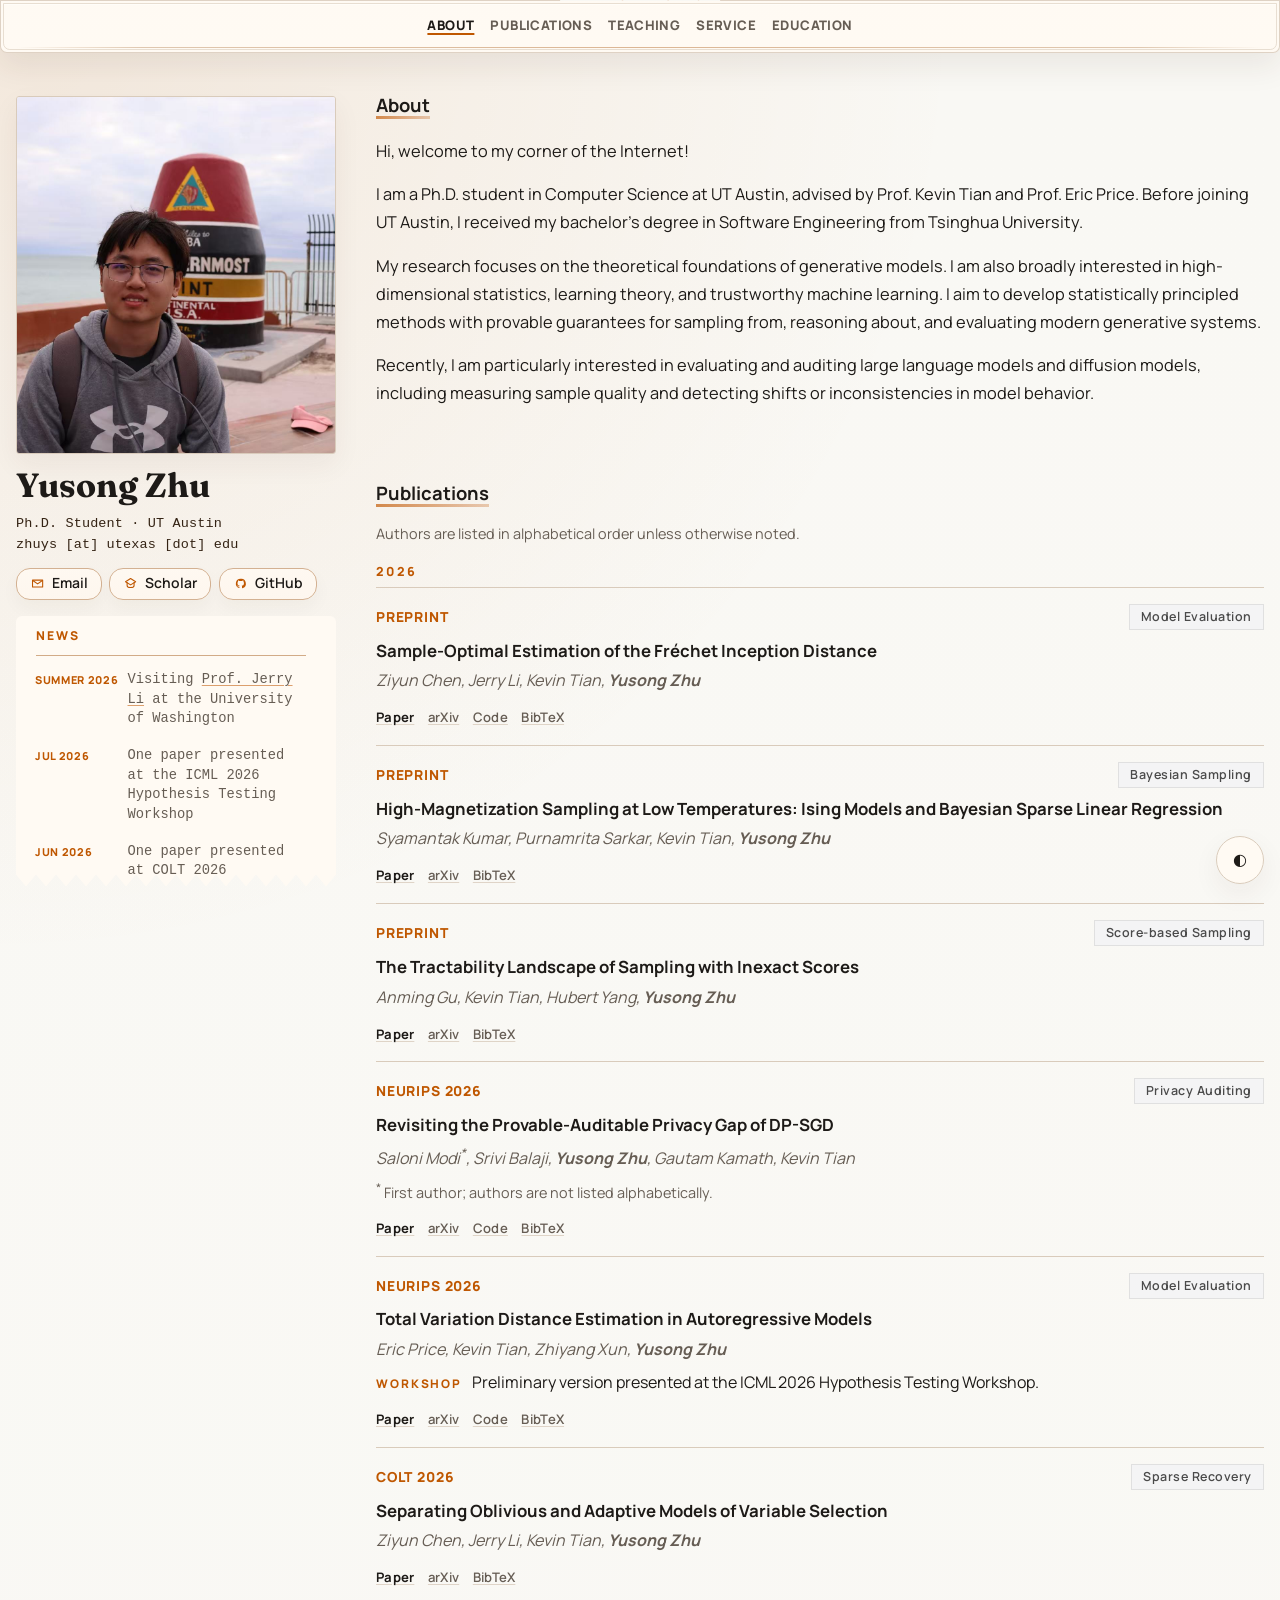
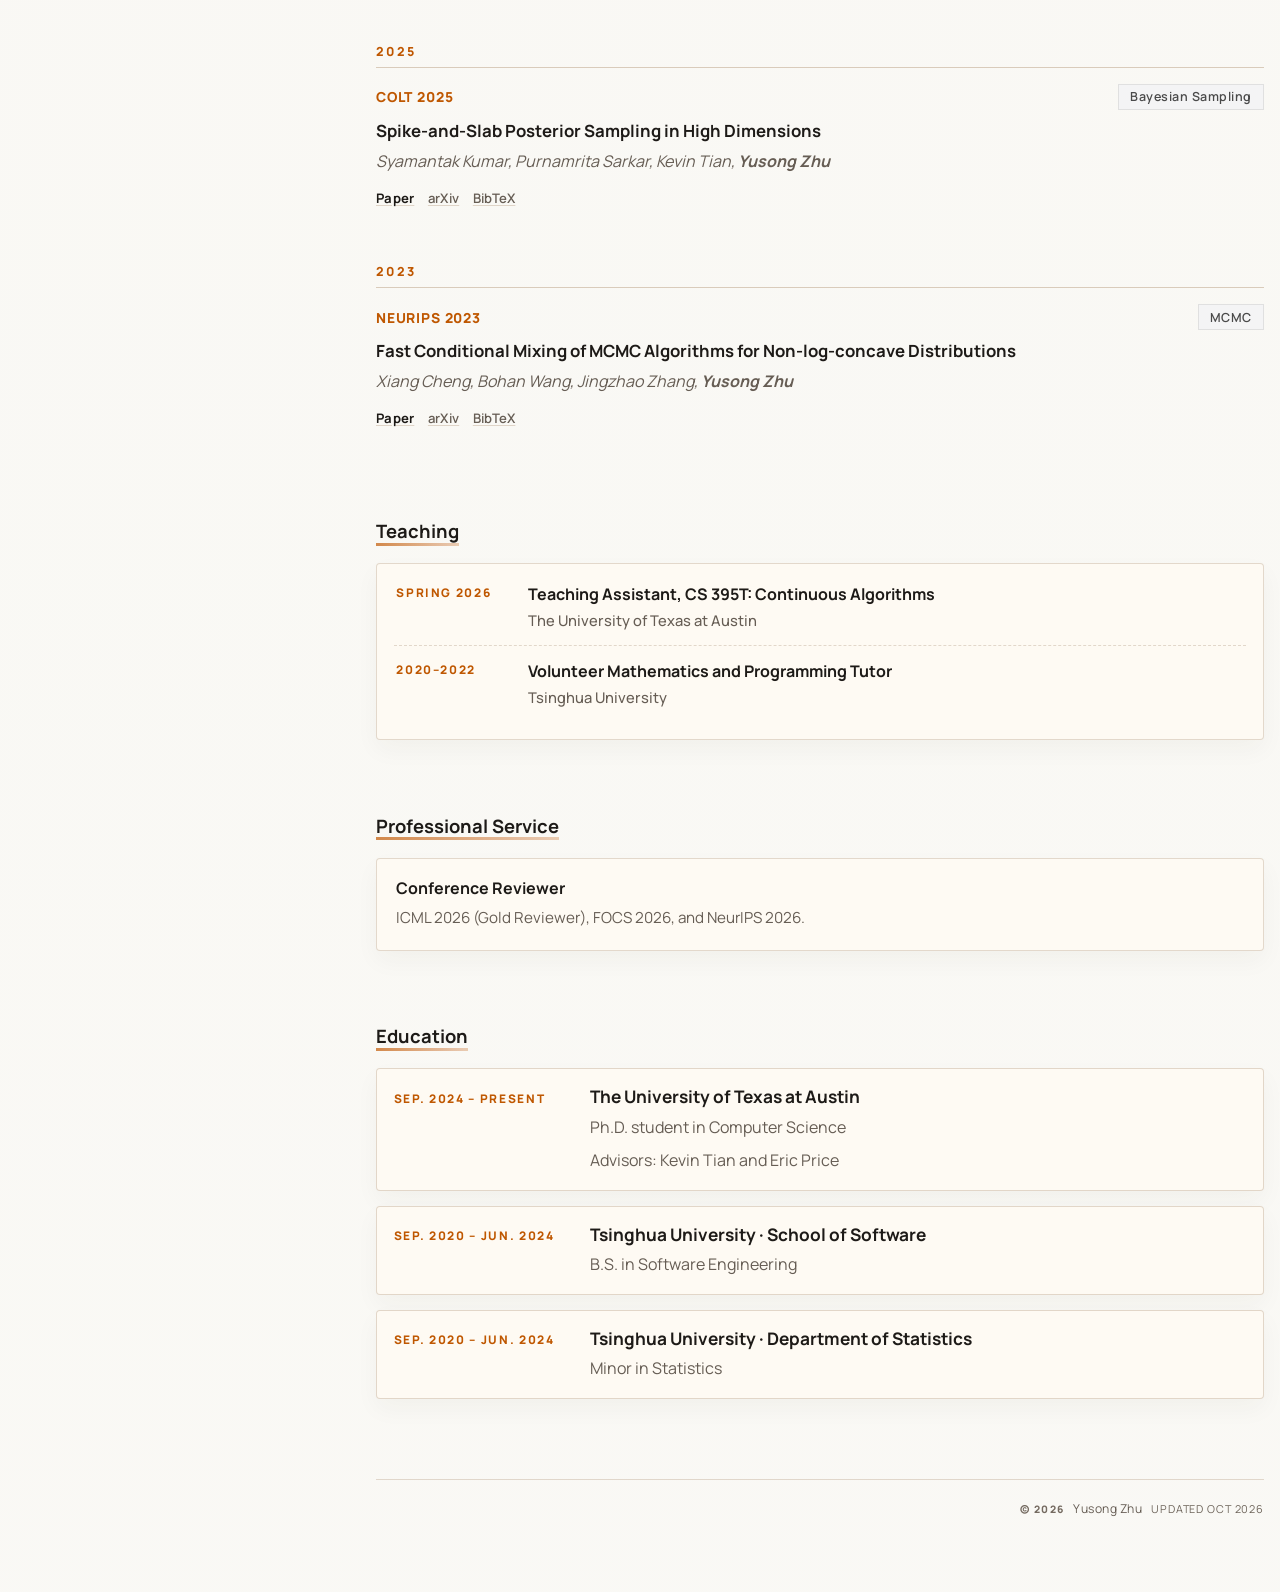
==== commit b87f095c: "Add sample-optimal FID estimation preprint" ====
--- a/index.html
+++ b/index.html
@@ -148,6 +148,31 @@
                 <div class="pub-all-head"><span class="pub-all-label">2026</span></div>
                 <article class="pub-row">
                   <div class="pub-date">Preprint</div>
+                  <div class="pub-tags" aria-label="Research themes"><span class="research-theme-tag">Model Evaluation</span></div>
+                  <div class="pub-body">
+                    <h3>Sample-Optimal Estimation of the Fréchet Inception Distance</h3>
+                    <p class="pub-authors">Ziyun Chen, Jerry Li, Kevin Tian, <strong>Yusong Zhu</strong></p>
+                    <div class="pub-links" aria-label="FID estimation paper links">
+                      <a class="pub-link is-primary" href="https://arxiv.org/abs/2610.07114" target="_blank" rel="noopener noreferrer">Paper</a>
+                      <a class="pub-link" href="https://arxiv.org/abs/2610.07114" target="_blank" rel="noopener noreferrer">arXiv</a>
+                      <a class="pub-link" href="https://github.com/zys996/sample-optimal-fid-estimation" target="_blank" rel="noopener noreferrer">Code</a>
+                      <button class="pub-link pub-bib-toggle" type="button" aria-expanded="false" aria-controls="bib-fid" data-bib-target="bib-fid">BibTeX</button>
+                    </div>
+                    <div class="pub-bib-card" id="bib-fid" hidden>
+                      <pre>@misc{chen2026sampleoptimalestimationfrechetinception,
+  title={Sample-Optimal Estimation of the Fr{\'e}chet Inception Distance},
+  author={Ziyun Chen and Jerry Li and Kevin Tian and Yusong Zhu},
+  year={2026},
+  eprint={2610.07114},
+  archivePrefix={arXiv},
+  primaryClass={cs.LG},
+  url={https://arxiv.org/abs/2610.07114}
+}</pre>
+                    </div>
+                  </div>
+                </article>
+                <article class="pub-row">
+                  <div class="pub-date">Preprint</div>
                   <div class="pub-tags" aria-label="Research themes"><span class="research-theme-tag">Bayesian Sampling</span></div>
                   <div class="pub-body">
                     <h3>High-Magnetization Sampling at Low Temperatures: Ising Models and Bayesian Sparse Linear Regression</h3>
@@ -415,7 +440,7 @@
           <p>
             <span class="credit-label">© 2026</span>
             <span>Yusong Zhu</span>
-            <span class="credit-date">Updated Aug 2026</span>
+            <span class="credit-date">Updated Oct 2026</span>
           </p>
         </footer>
       </div>
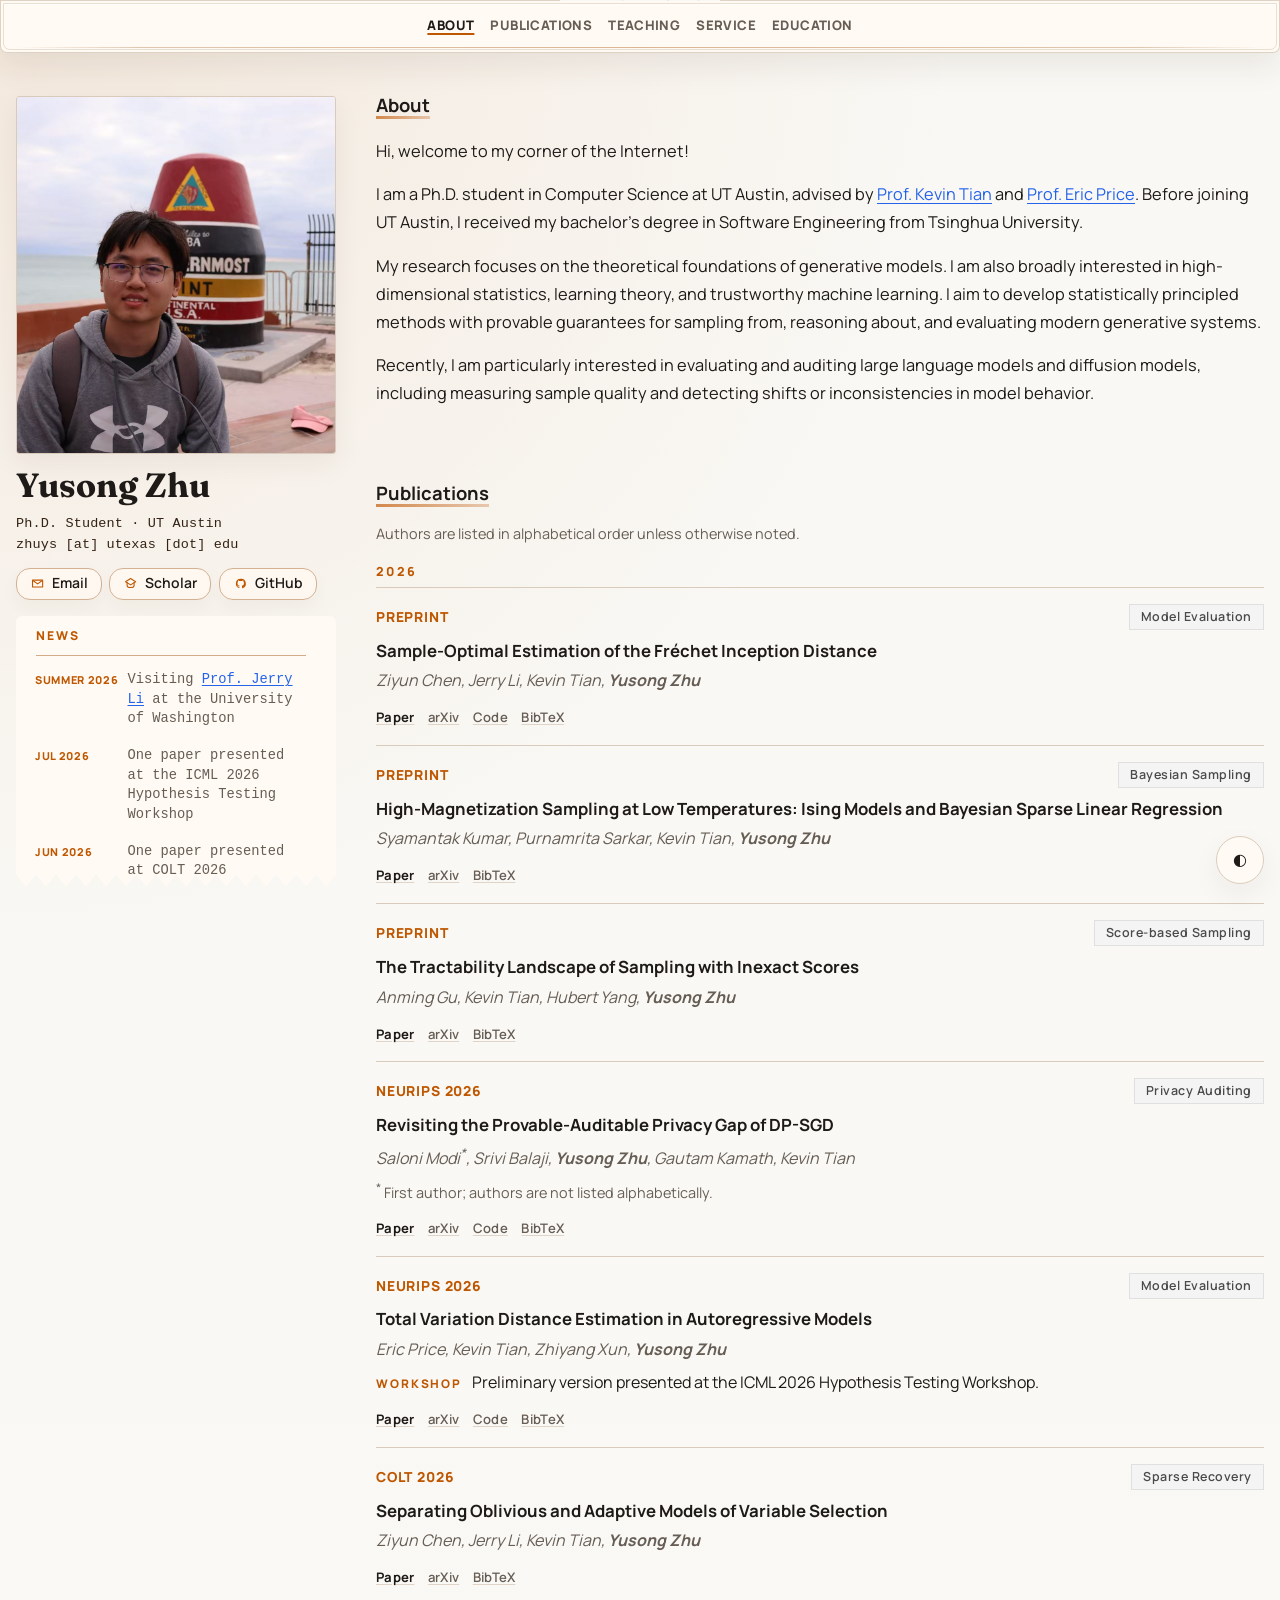
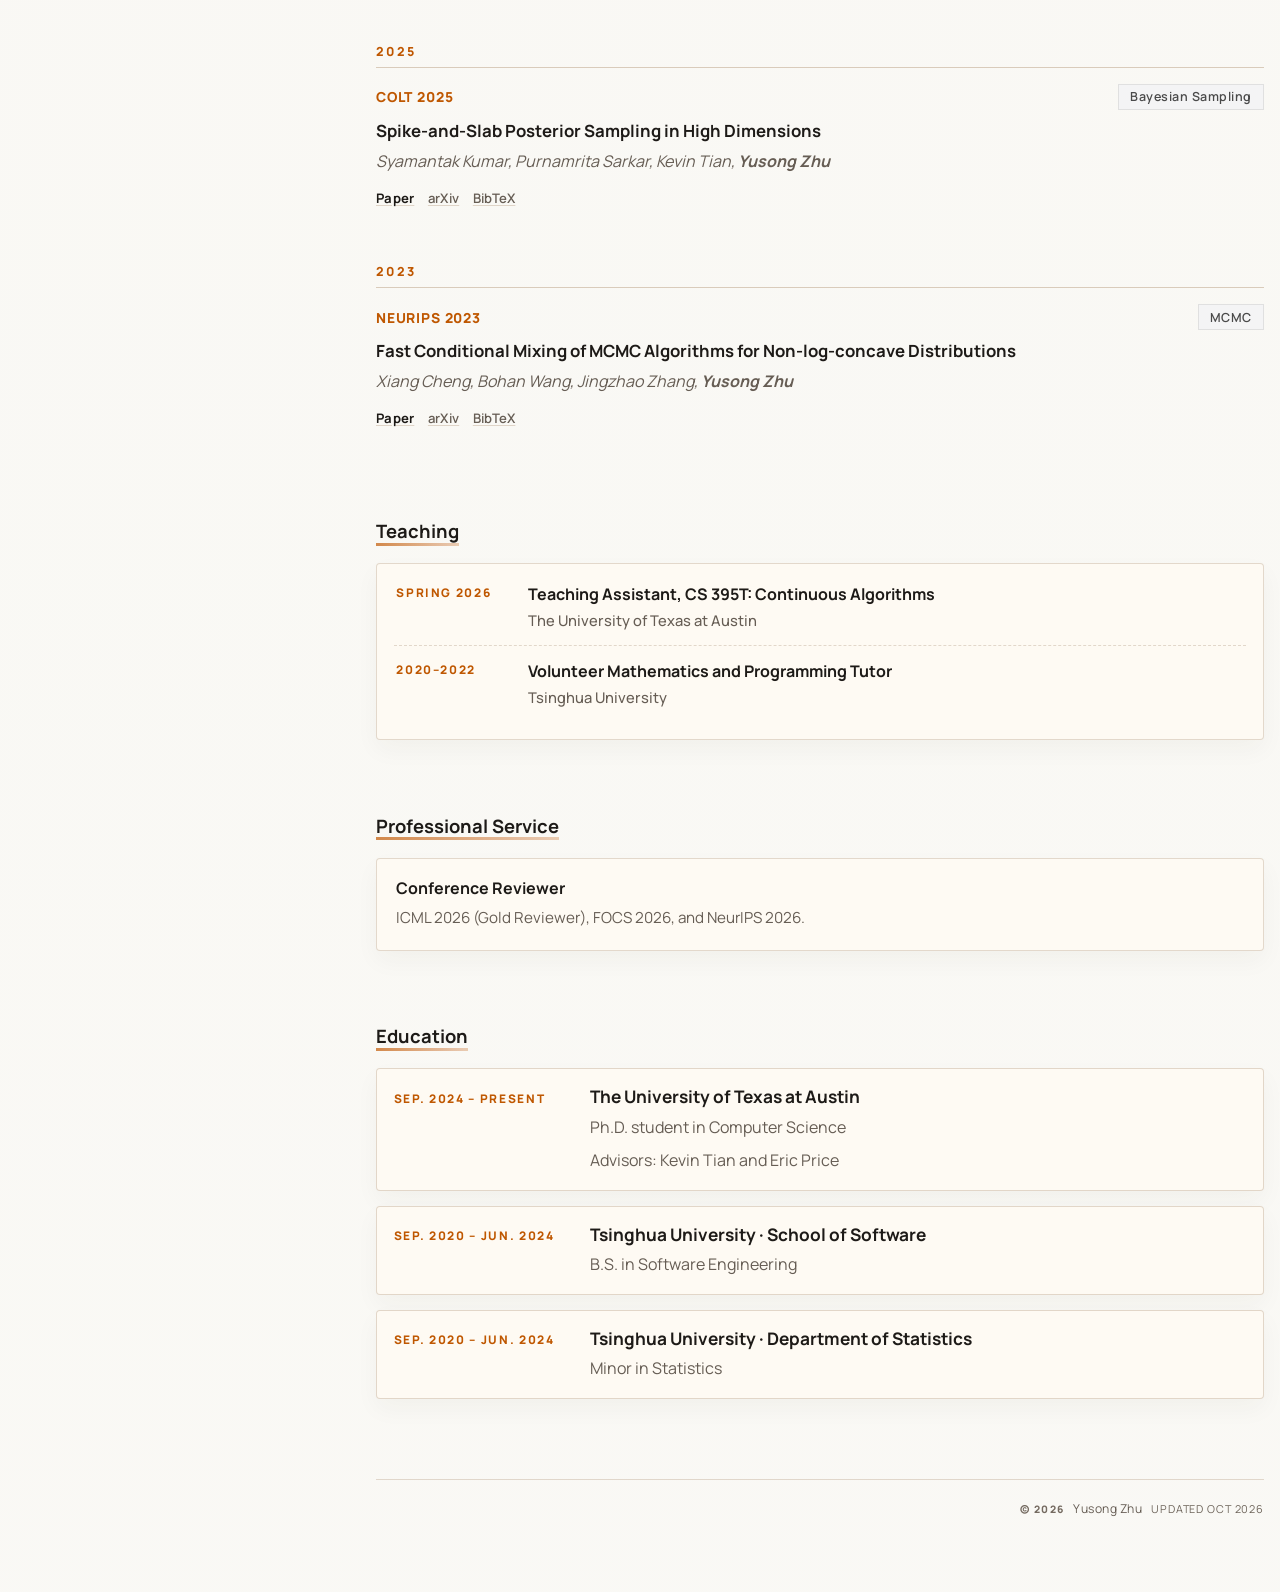
==== commit f0f3dcc8: "Style personal links in blue and unlink UT Austin" ====
--- a/index.html
+++ b/index.html
@@ -77,7 +77,7 @@
                     <time class="rail-news-date" datetime="2026">Summer 2026</time>
                     <p class="rail-news-text">
                       Visiting
-                      <a href="https://jerryzli.github.io/" aria-label="Jerry Li's homepage" target="_blank" rel="noopener noreferrer">Prof. Jerry Li</a>
+                      <a class="person-link" href="https://jerryzli.github.io/" aria-label="Jerry Li's homepage" target="_blank" rel="noopener noreferrer">Prof. Jerry Li</a>
                       at the University of Washington
                     </p>
                   </article>
@@ -105,11 +105,11 @@
                 <p>Hi, welcome to my corner of the Internet!</p>
                 <p>
                   I am a Ph.D. student in Computer Science at
-                  <a href="https://www.cs.utexas.edu/" target="_blank" rel="noopener noreferrer">UT Austin</a>,
+                  UT Austin,
                   advised by
-                  <a href="https://kjtian.github.io/" target="_blank" rel="noopener noreferrer">Prof. Kevin Tian</a>
+                  <a class="person-link" href="https://kjtian.github.io/" target="_blank" rel="noopener noreferrer">Prof. Kevin Tian</a>
                   and
-                  <a href="https://www.cs.utexas.edu/~ecprice/" target="_blank" rel="noopener noreferrer">Prof. Eric Price</a>.
+                  <a class="person-link" href="https://www.cs.utexas.edu/~ecprice/" target="_blank" rel="noopener noreferrer">Prof. Eric Price</a>.
                   Before joining UT Austin, I received my bachelor's degree in Software Engineering from
                   Tsinghua University.
                 </p>
--- a/styles.css
+++ b/styles.css
@@ -6,6 +6,7 @@
   --muted: #665d54;
   --accent: #bf5700;
   --accent-soft: #f5e1d2;
+  --link-blue: #2563eb;
   --line: #d9cbbb;
   --shadow: 0 10px 28px rgba(61, 42, 28, 0.06);
   --max-width: 1280px;
@@ -25,6 +26,7 @@
   --muted: #c7b8a7;
   --accent: #ffb45c;
   --accent-soft: #3a2415;
+  --link-blue: #93c5fd;
   --line: #30271f;
   --shadow: 0 14px 34px rgba(0, 0, 0, 0.28);
   --rail-news-paper: color-mix(in srgb, var(--surface) 88%, var(--bg));
@@ -461,6 +463,15 @@
   text-decoration-color: currentColor;
 }
 
+a.person-link,
+.rail-news-text a.person-link {
+  color: var(--link-blue);
+  text-decoration: underline;
+  text-decoration-thickness: 1px;
+  text-underline-offset: 0.16em;
+  text-decoration-color: currentColor;
+}
+
 /* Top-floating TOC bar. */
 .toc-sidebar {
   position: fixed;
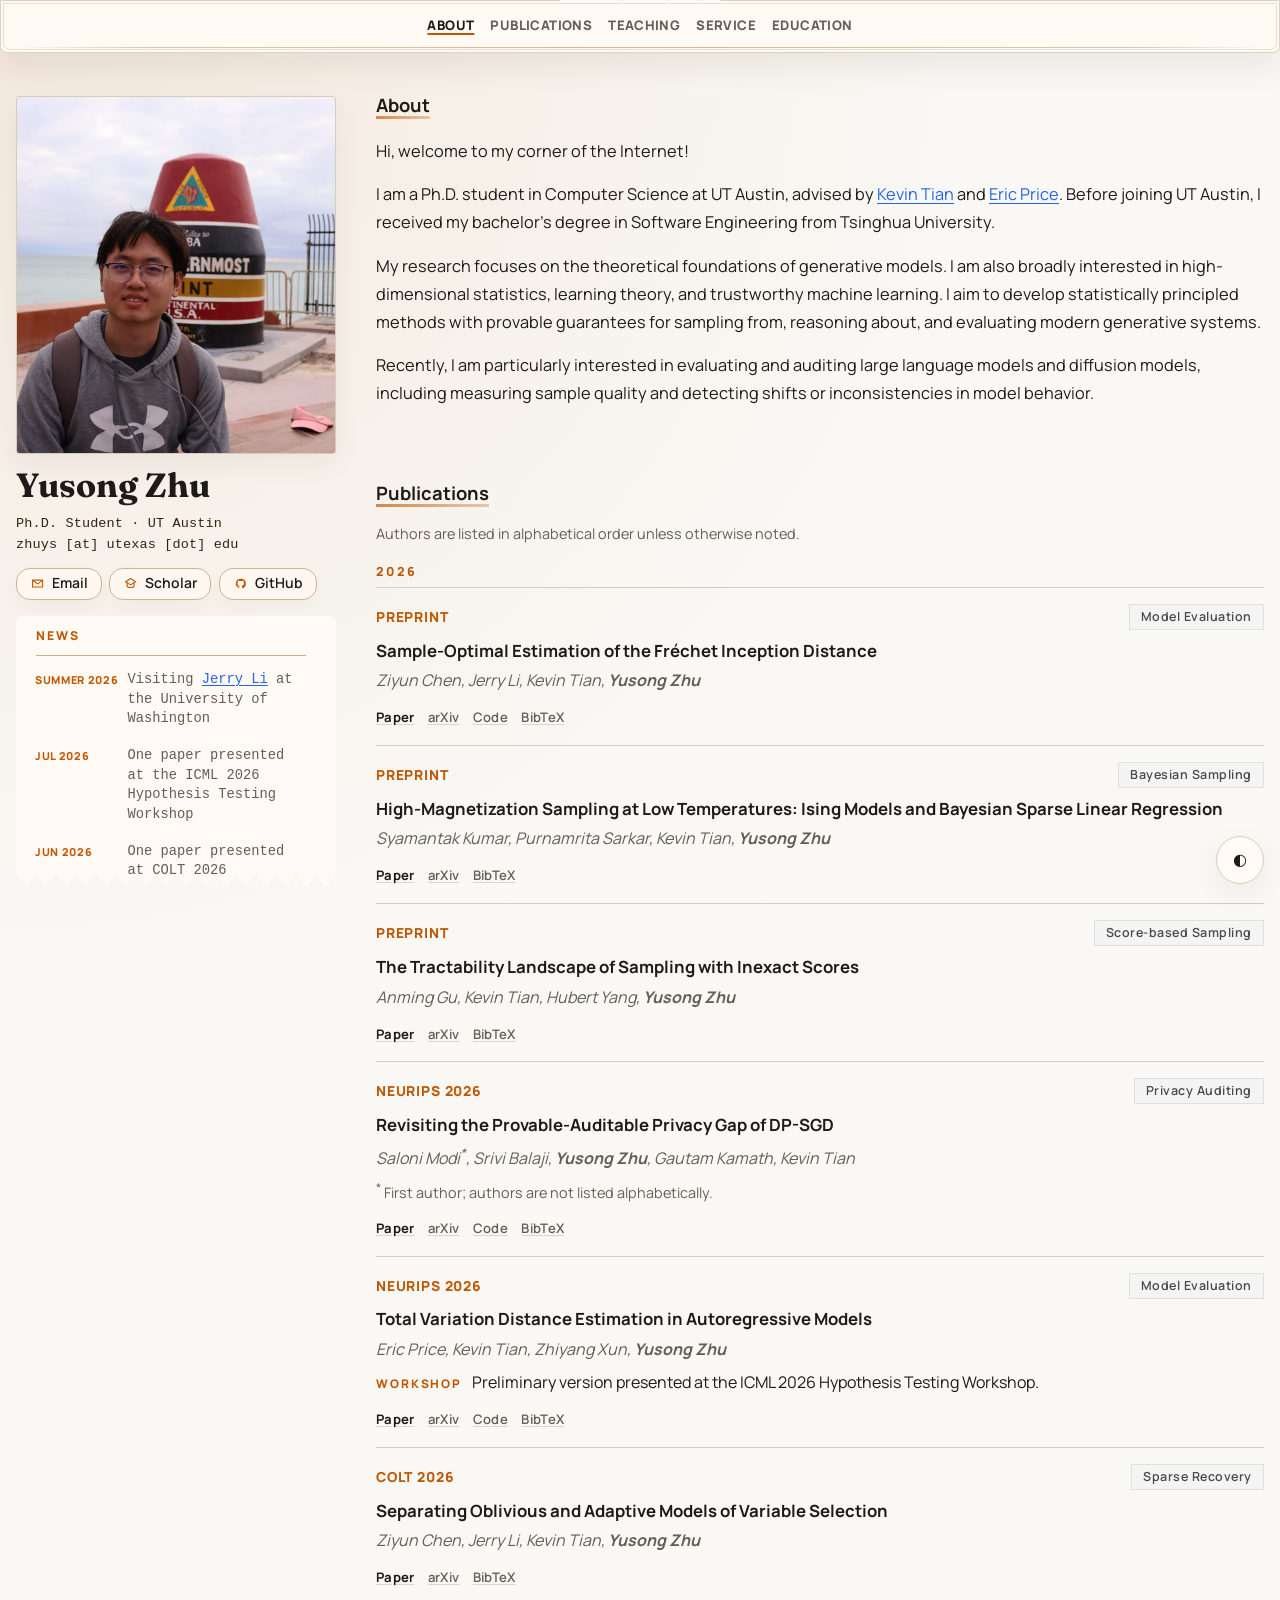
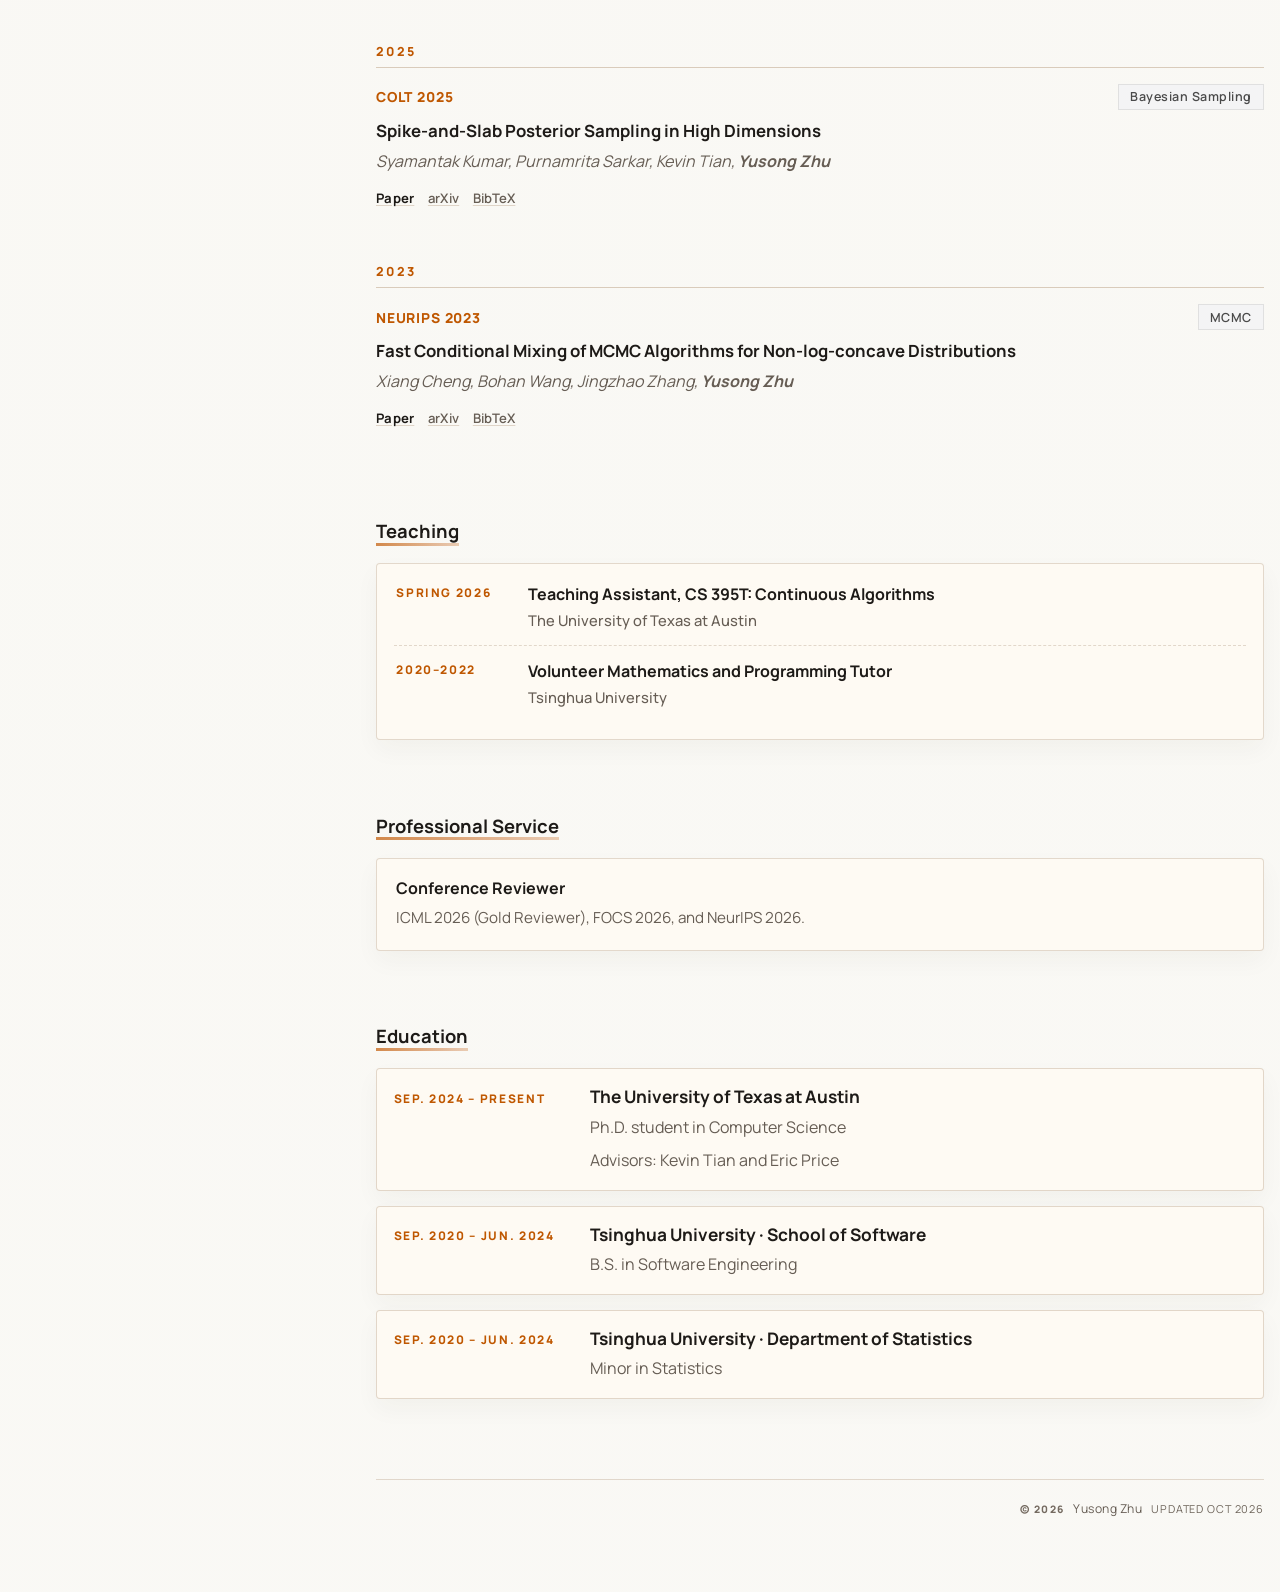
==== commit 47e526b8: "Remove professor titles from homepage links" ====
--- a/index.html
+++ b/index.html
@@ -77,7 +77,7 @@
                     <time class="rail-news-date" datetime="2026">Summer 2026</time>
                     <p class="rail-news-text">
                       Visiting
-                      <a class="person-link" href="https://jerryzli.github.io/" aria-label="Jerry Li's homepage" target="_blank" rel="noopener noreferrer">Prof. Jerry Li</a>
+                      <a class="person-link" href="https://jerryzli.github.io/" aria-label="Jerry Li's homepage" target="_blank" rel="noopener noreferrer">Jerry Li</a>
                       at the University of Washington
                     </p>
                   </article>
@@ -107,9 +107,9 @@
                   I am a Ph.D. student in Computer Science at
                   UT Austin,
                   advised by
-                  <a class="person-link" href="https://kjtian.github.io/" target="_blank" rel="noopener noreferrer">Prof. Kevin Tian</a>
+                  <a class="person-link" href="https://kjtian.github.io/" target="_blank" rel="noopener noreferrer">Kevin Tian</a>
                   and
-                  <a class="person-link" href="https://www.cs.utexas.edu/~ecprice/" target="_blank" rel="noopener noreferrer">Prof. Eric Price</a>.
+                  <a class="person-link" href="https://www.cs.utexas.edu/~ecprice/" target="_blank" rel="noopener noreferrer">Eric Price</a>.
                   Before joining UT Austin, I received my bachelor's degree in Software Engineering from
                   Tsinghua University.
                 </p>
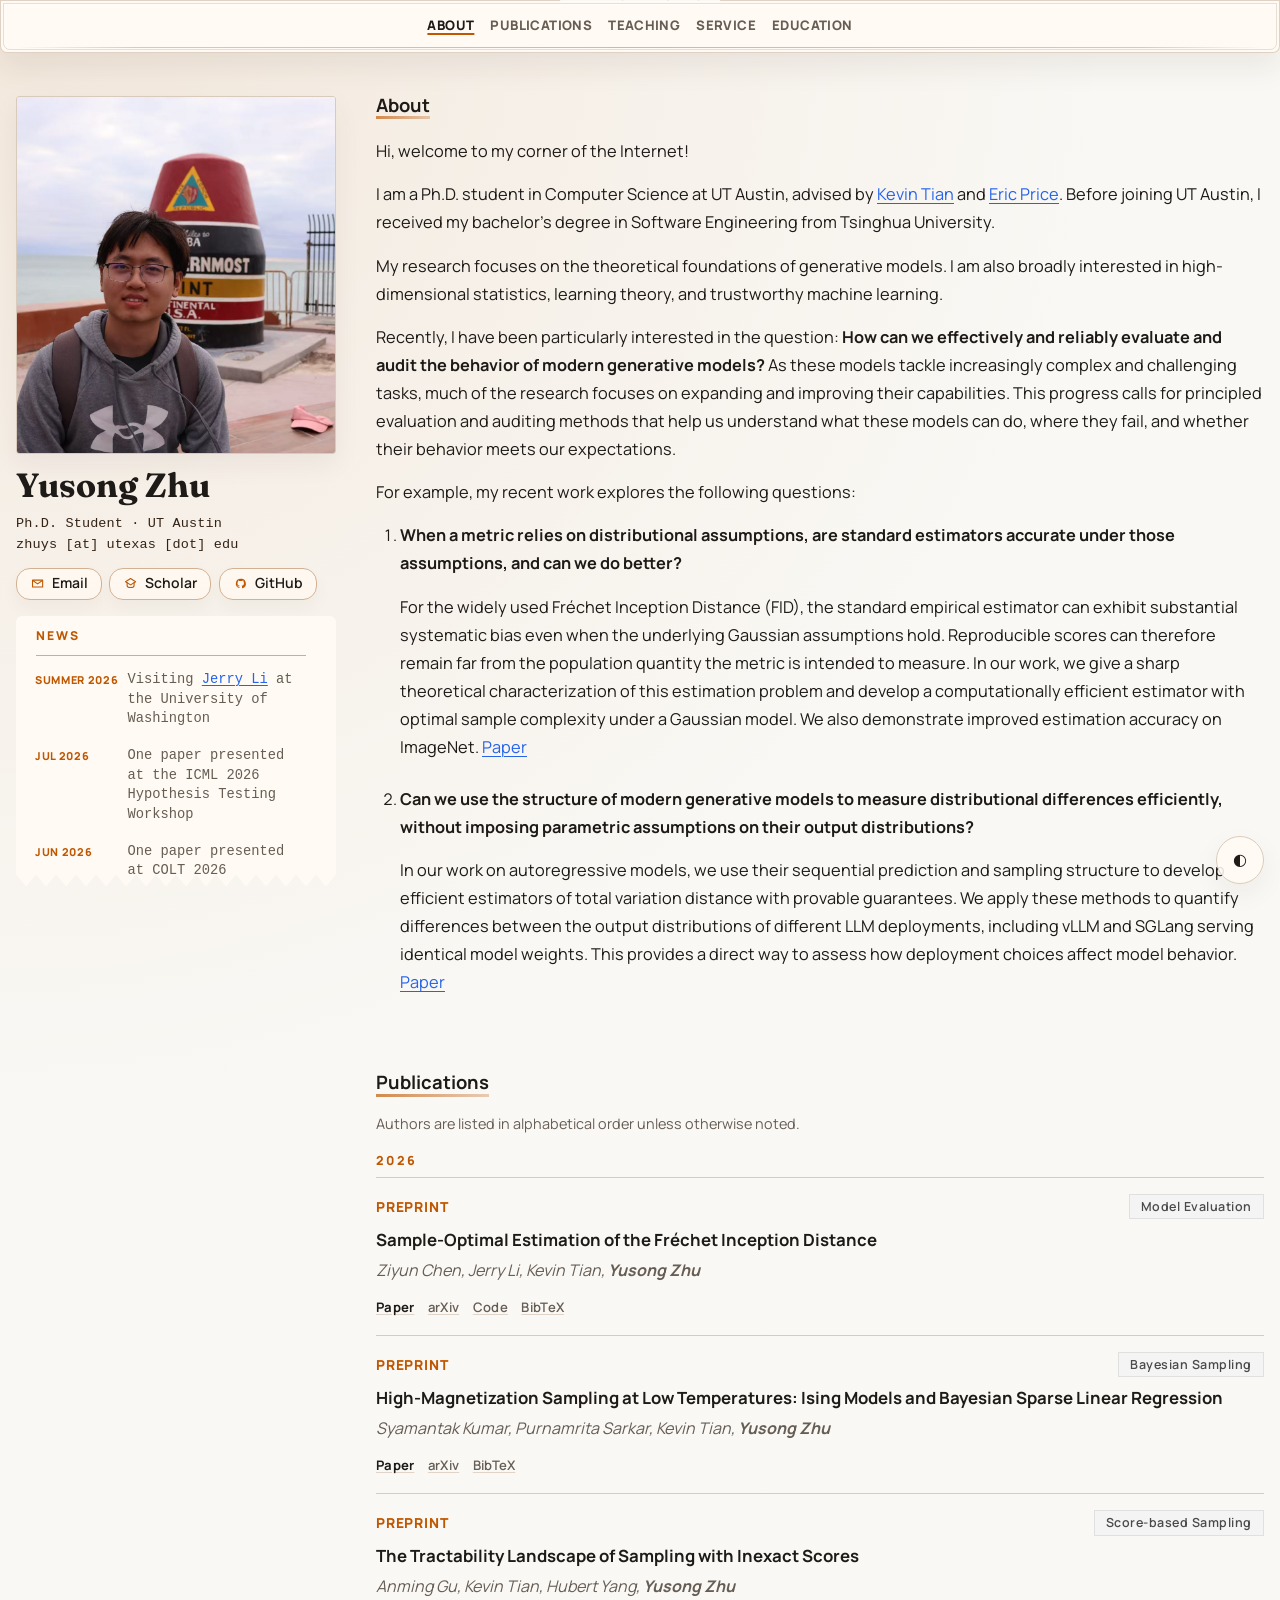
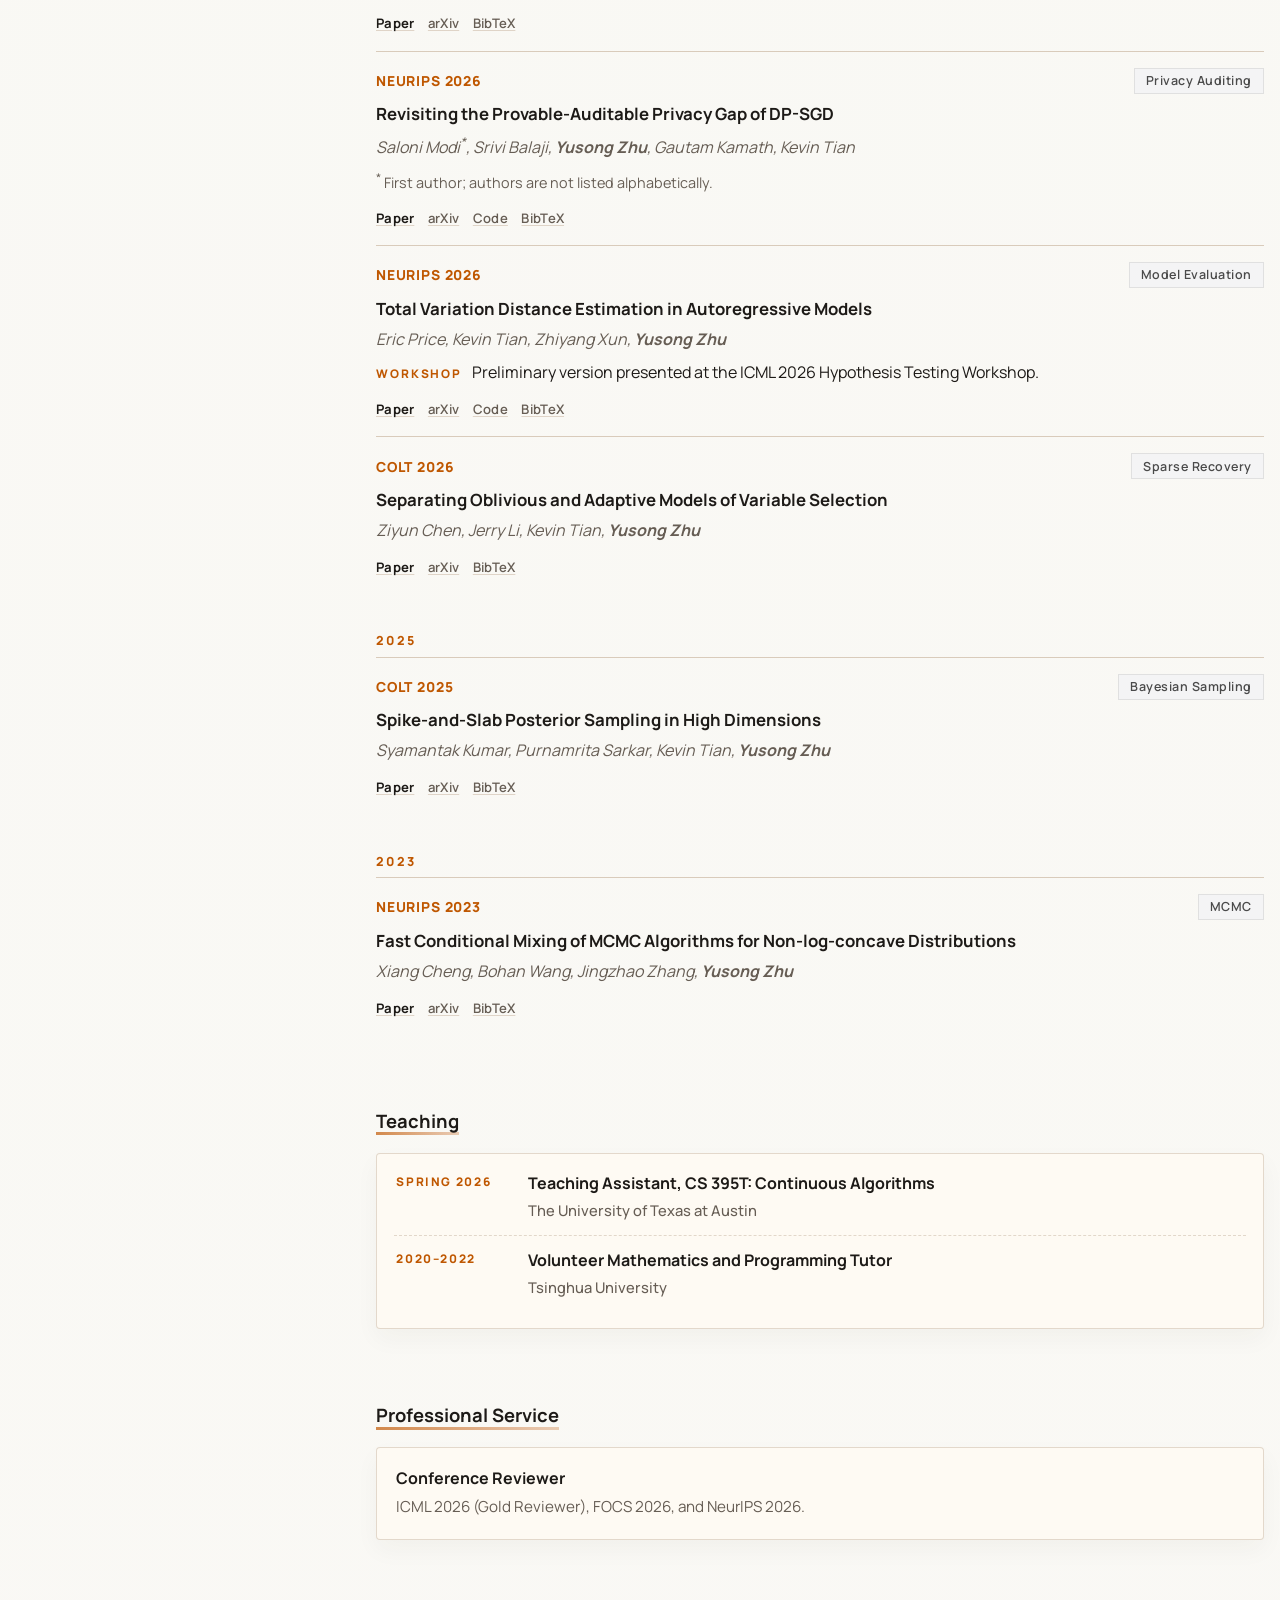
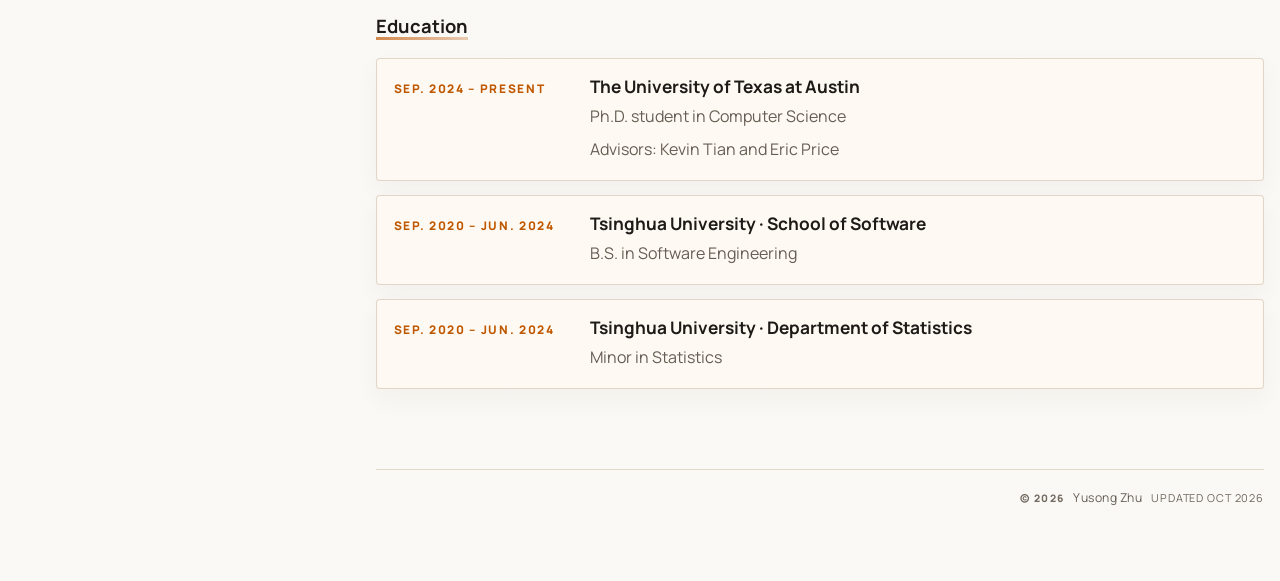
==== commit 6ebaa98e: "Expand research interests with FID and TV estimation examples" ====
--- a/index.html
+++ b/index.html
@@ -116,14 +116,41 @@
                 <p>
                   My research focuses on the theoretical foundations of generative models. I am also broadly
                   interested in high-dimensional statistics, learning theory, and trustworthy machine learning.
-                  I aim to develop statistically principled methods with provable guarantees for sampling from,
-                  reasoning about, and evaluating modern generative systems.
                 </p>
                 <p>
-                  Recently, I am particularly interested in evaluating and auditing large language models and
-                  diffusion models, including measuring sample quality and detecting shifts or inconsistencies
-                  in model behavior.
+                  Recently, I have been particularly interested in the question:
+                  <strong>How can we effectively and reliably evaluate and audit the behavior of modern generative models?</strong>
+                  As these models tackle increasingly complex and challenging tasks, much of the research focuses
+                  on expanding and improving their capabilities. This progress calls for principled evaluation and
+                  auditing methods that help us understand what these models can do, where they fail, and whether
+                  their behavior meets our expectations.
                 </p>
+                <p>For example, my recent work explores the following questions:</p>
+                <ol class="research-questions">
+                  <li>
+                    <p><strong>When a metric relies on distributional assumptions, are standard estimators accurate under those assumptions, and can we do better?</strong></p>
+                    <p>
+                      For the widely used Fréchet Inception Distance (FID), the standard empirical estimator can
+                      exhibit substantial systematic bias even when the underlying Gaussian assumptions hold.
+                      Reproducible scores can therefore remain far from the population quantity the metric is
+                      intended to measure. In our work, we give a sharp theoretical characterization of this
+                      estimation problem and develop a computationally efficient estimator with optimal sample
+                      complexity under a Gaussian model. We also demonstrate improved estimation accuracy on ImageNet.
+                      <a class="research-paper-link" href="https://arxiv.org/abs/2610.07114" aria-label="Sample-Optimal Estimation of the Fréchet Inception Distance paper" target="_blank" rel="noopener noreferrer">Paper</a>
+                    </p>
+                  </li>
+                  <li>
+                    <p><strong>Can we use the structure of modern generative models to measure distributional differences efficiently, without imposing parametric assumptions on their output distributions?</strong></p>
+                    <p>
+                      In our work on autoregressive models, we use their sequential prediction and sampling
+                      structure to develop efficient estimators of total variation distance with provable
+                      guarantees. We apply these methods to quantify differences between the output distributions
+                      of different LLM deployments, including vLLM and SGLang serving identical model weights.
+                      This provides a direct way to assess how deployment choices affect model behavior.
+                      <a class="research-paper-link" href="https://arxiv.org/abs/2607.19510" aria-label="Total Variation Distance Estimation in Autoregressive Models paper" target="_blank" rel="noopener noreferrer">Paper</a>
+                    </p>
+                  </li>
+                </ol>
               </div>
             </div>
           </section>
--- a/styles.css
+++ b/styles.css
@@ -464,6 +464,7 @@
 }
 
 a.person-link,
+a.research-paper-link,
 .rail-news-text a.person-link {
   color: var(--link-blue);
   text-decoration: underline;
@@ -867,6 +868,15 @@
   margin-top: 0.95rem;
 }
 
+.research-questions {
+  margin: 0.95rem 0 0;
+  padding-left: 1.5rem;
+}
+
+.research-questions li + li {
+  margin-top: 1.5rem;
+}
+
 .side-note {
   align-self: start;
   padding-top: 0.45rem;
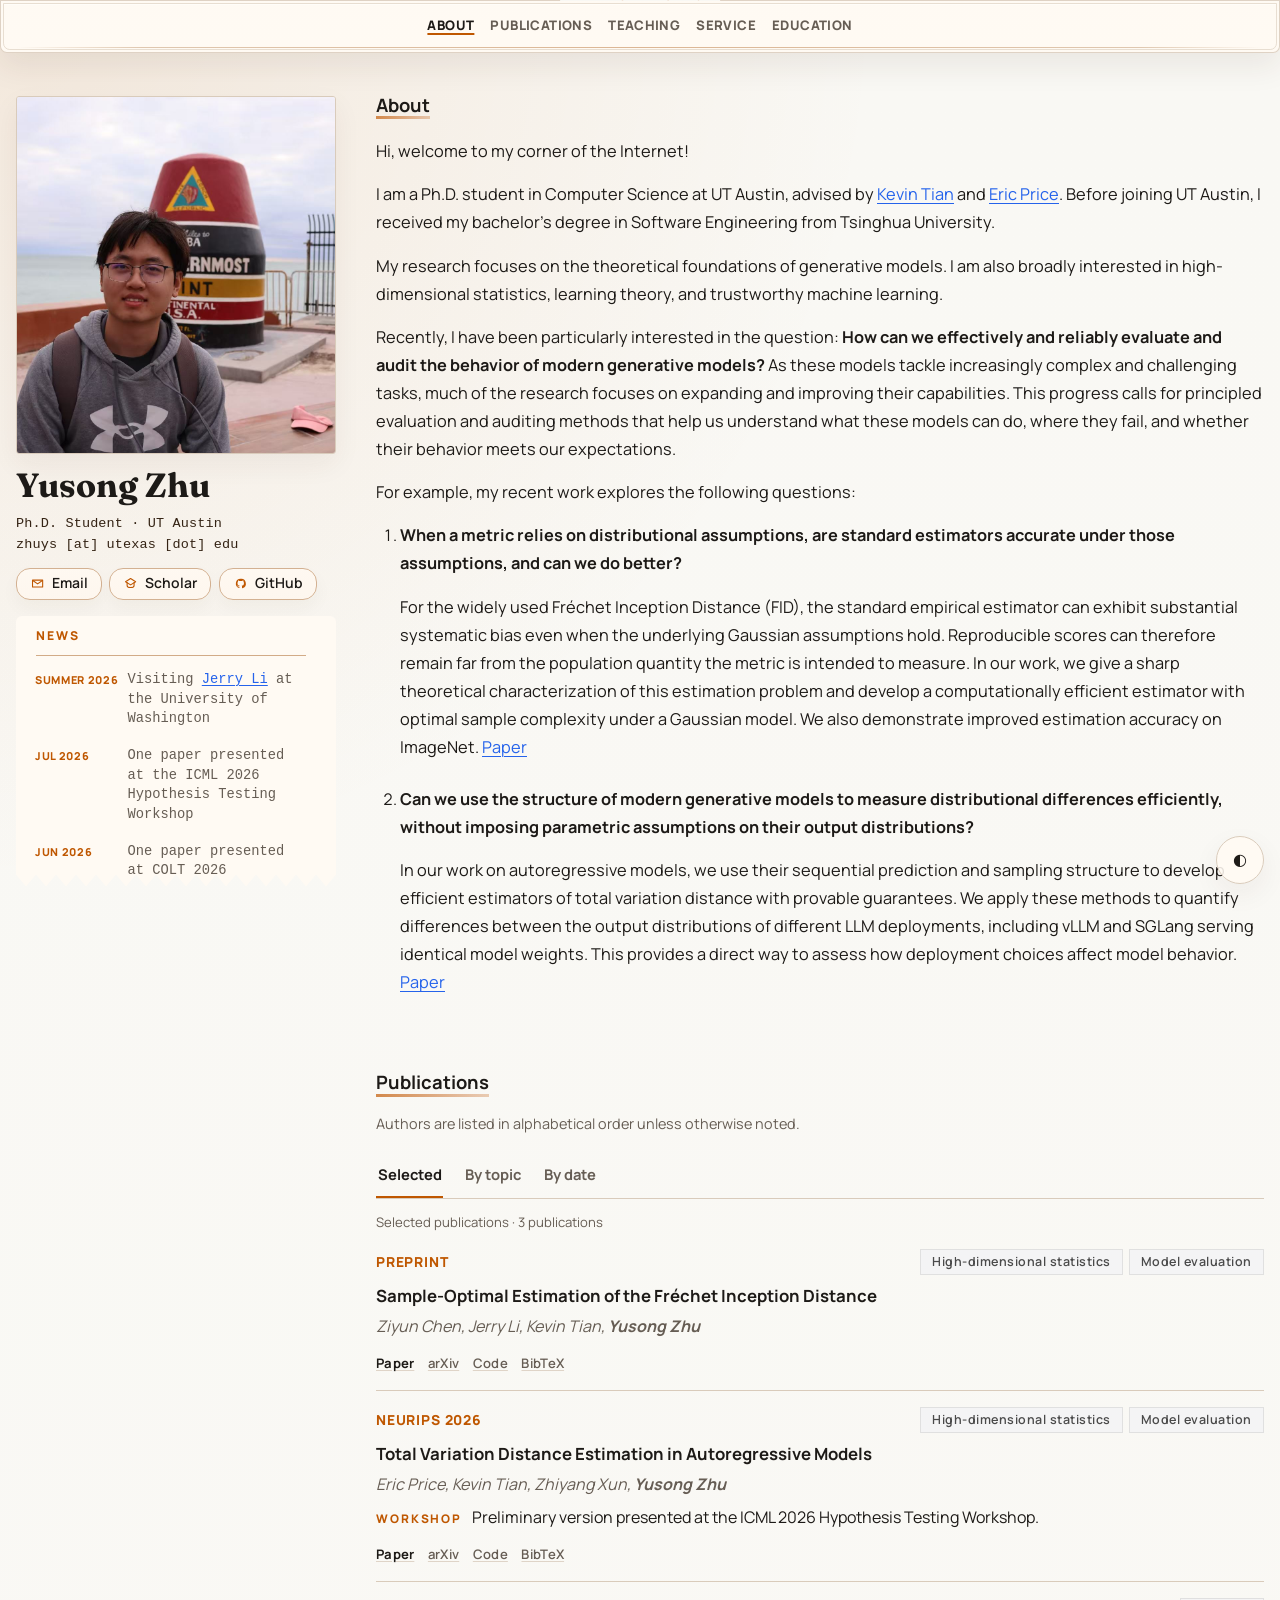
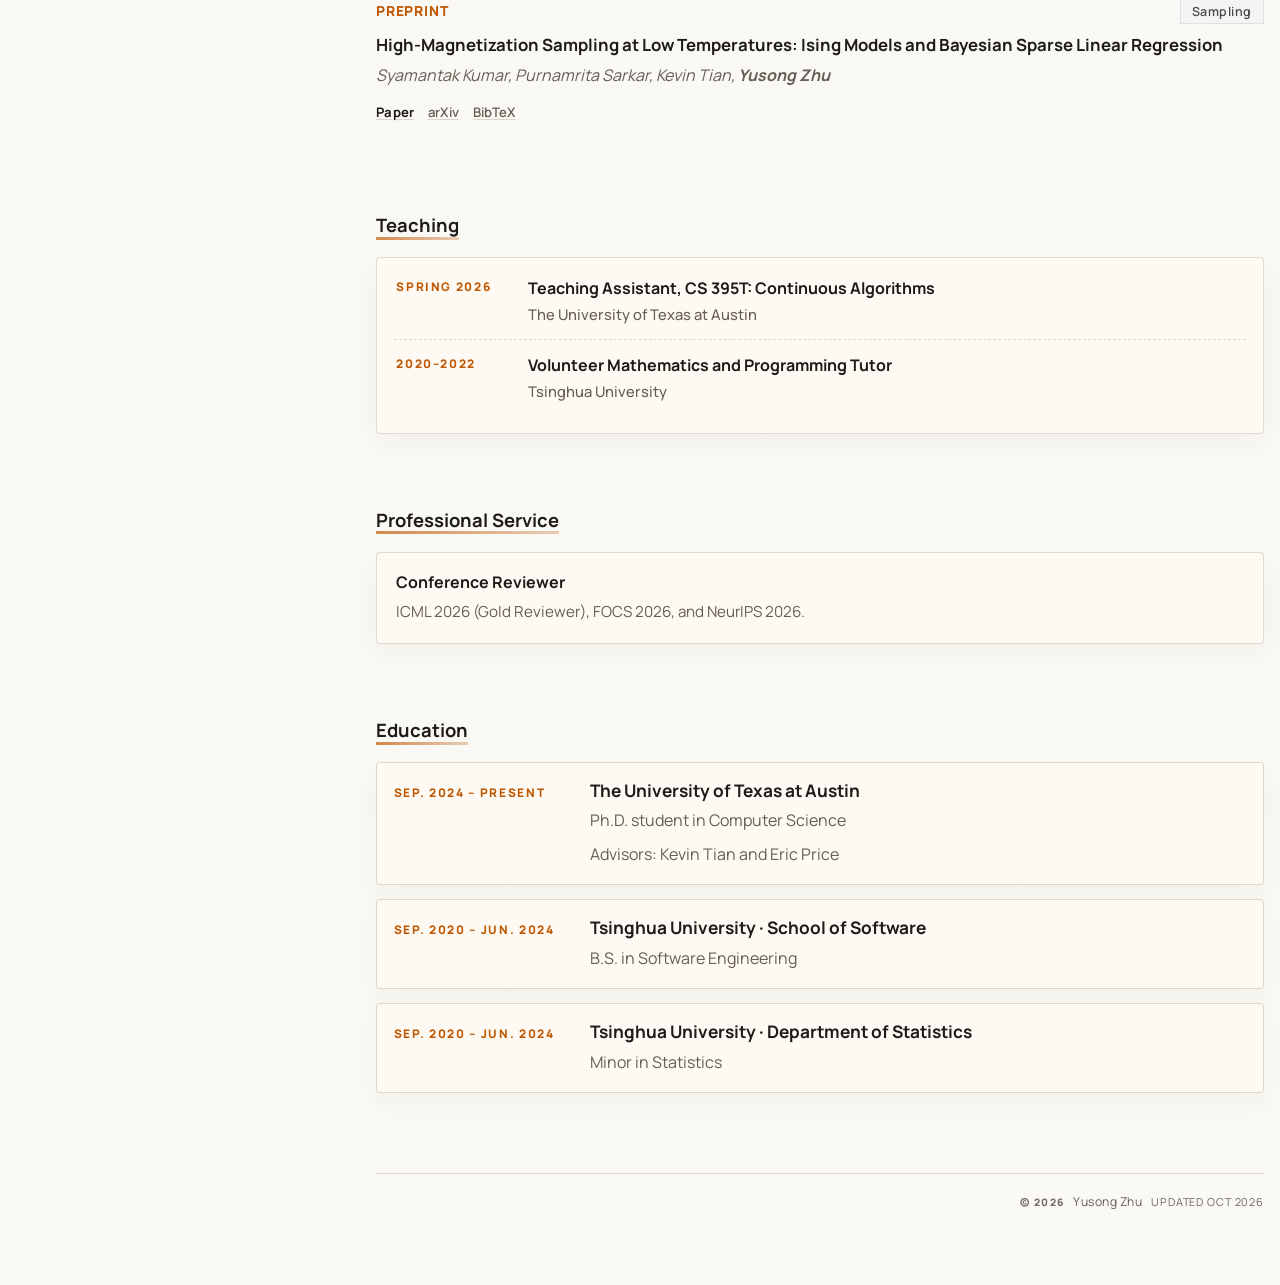
==== commit a1bb1414: "Add selected, topic, and date publication views" ====
--- a/index.html
+++ b/index.html
@@ -170,12 +170,25 @@
             </div>
             <p class="section-note">Authors are listed in alphabetical order unless otherwise noted.</p>
 
-            <div class="pub-panel" aria-label="Publications by date">
+            <div class="pub-view-controls" role="group" aria-label="Publication views" hidden>
+              <button class="pub-view-button" type="button" data-pub-view="selected" aria-pressed="true" aria-controls="publication-list">Selected</button>
+              <button class="pub-view-button" type="button" data-pub-view="topic" aria-pressed="false" aria-controls="publication-list publication-topics">By topic</button>
+              <button class="pub-view-button" type="button" data-pub-view="date" aria-pressed="false" aria-controls="publication-list">By date</button>
+            </div>
+            <div class="pub-topic-controls" id="publication-topics" role="group" aria-label="Publication topics" hidden>
+              <button class="pub-topic-button" type="button" data-pub-topic="statistics" aria-pressed="true" aria-controls="publication-list">High-dimensional statistics</button>
+              <button class="pub-topic-button" type="button" data-pub-topic="sampling" aria-pressed="false" aria-controls="publication-list">Sampling</button>
+              <button class="pub-topic-button" type="button" data-pub-topic="evaluation" aria-pressed="false" aria-controls="publication-list">Model evaluation</button>
+            </div>
+            <p class="pub-results-summary" role="status" aria-live="polite" aria-atomic="true" hidden></p>
+
+            <div class="pub-panel" id="publication-list" aria-label="Publications by date" data-view="date">
+              <div class="pub-filtered-list" hidden></div>
               <div class="pub-year-group">
                 <div class="pub-all-head"><span class="pub-all-label">2026</span></div>
-                <article class="pub-row">
+                <article class="pub-row" data-pub-id="fid" data-topics="statistics evaluation" data-selected-order="1">
                   <div class="pub-date">Preprint</div>
-                  <div class="pub-tags" aria-label="Research themes"><span class="research-theme-tag">Model Evaluation</span></div>
+                  <div class="pub-tags" aria-label="Research topics"><span class="research-theme-tag">High-dimensional statistics</span><span class="research-theme-tag">Model evaluation</span></div>
                   <div class="pub-body">
                     <h3>Sample-Optimal Estimation of the Fréchet Inception Distance</h3>
                     <p class="pub-authors">Ziyun Chen, Jerry Li, Kevin Tian, <strong>Yusong Zhu</strong></p>
@@ -198,9 +211,9 @@
                     </div>
                   </div>
                 </article>
-                <article class="pub-row">
+                <article class="pub-row" data-pub-id="magnetization" data-topics="sampling" data-selected-order="3">
                   <div class="pub-date">Preprint</div>
-                  <div class="pub-tags" aria-label="Research themes"><span class="research-theme-tag">Bayesian Sampling</span></div>
+                  <div class="pub-tags" aria-label="Research topics"><span class="research-theme-tag">Sampling</span></div>
                   <div class="pub-body">
                     <h3>High-Magnetization Sampling at Low Temperatures: Ising Models and Bayesian Sparse Linear Regression</h3>
                     <p class="pub-authors">Syamantak Kumar, Purnamrita Sarkar, Kevin Tian, <strong>Yusong Zhu</strong></p>
@@ -222,9 +235,61 @@
                     </div>
                   </div>
                 </article>
-                <article class="pub-row">
+                <article class="pub-row" data-pub-id="privacy" data-topics="evaluation">
+                  <div class="pub-date">NeurIPS 2026</div>
+                  <div class="pub-tags" aria-label="Research topics"><span class="research-theme-tag">Model evaluation</span></div>
+                  <div class="pub-body">
+                    <h3>Revisiting the Provable-Auditable Privacy Gap of DP-SGD</h3>
+                    <p class="pub-authors">Saloni Modi<sup>*</sup>, Srivi Balaji, <strong>Yusong Zhu</strong>, Gautam Kamath, Kevin Tian</p>
+                    <p class="section-note"><sup>*</sup> First author; authors are not listed alphabetically.</p>
+                    <div class="pub-links" aria-label="DP-SGD privacy gap paper links">
+                      <a class="pub-link is-primary" href="https://arxiv.org/abs/2608.28934" target="_blank" rel="noopener noreferrer">Paper</a>
+                      <a class="pub-link" href="https://arxiv.org/abs/2608.28934" target="_blank" rel="noopener noreferrer">arXiv</a>
+                      <a class="pub-link" href="https://github.com/pineappleEnthusiast/empirical-privacy-defense" target="_blank" rel="noopener noreferrer">Code</a>
+                      <button class="pub-link pub-bib-toggle" type="button" aria-expanded="false" aria-controls="bib-privacy" data-bib-target="bib-privacy">BibTeX</button>
+                    </div>
+                    <div class="pub-bib-card" id="bib-privacy" hidden>
+                      <pre>@misc{modi2026revisitingprovableauditableprivacygap,
+  title={Revisiting the Provable-Auditable Privacy Gap of {DP-SGD}},
+  author={Saloni Modi and Srivi Balaji and Yusong Zhu and Gautam Kamath and Kevin Tian},
+  year={2026},
+  eprint={2608.28934},
+  archivePrefix={arXiv},
+  primaryClass={cs.LG},
+  url={https://arxiv.org/abs/2608.28934}
+}</pre>
+                    </div>
+                  </div>
+                </article>
+                <article class="pub-row" data-pub-id="tv" data-topics="statistics evaluation" data-selected-order="2">
+                  <div class="pub-date">NeurIPS 2026</div>
+                  <div class="pub-tags" aria-label="Research topics"><span class="research-theme-tag">High-dimensional statistics</span><span class="research-theme-tag">Model evaluation</span></div>
+                  <div class="pub-body">
+                    <h3>Total Variation Distance Estimation in Autoregressive Models</h3>
+                    <p class="pub-authors">Eric Price, Kevin Tian, Zhiyang Xun, <strong>Yusong Zhu</strong></p>
+                    <p class="pub-tldr"><span>Workshop</span> Preliminary version presented at the ICML 2026 Hypothesis Testing Workshop.</p>
+                    <div class="pub-links" aria-label="Total variation distance paper links">
+                      <a class="pub-link is-primary" href="https://arxiv.org/abs/2607.19510" target="_blank" rel="noopener noreferrer">Paper</a>
+                      <a class="pub-link" href="https://arxiv.org/abs/2607.19510" target="_blank" rel="noopener noreferrer">arXiv</a>
+                      <a class="pub-link" href="https://github.com/XunZhiyang/llm-tv-estimation" target="_blank" rel="noopener noreferrer">Code</a>
+                      <button class="pub-link pub-bib-toggle" type="button" aria-expanded="false" aria-controls="bib-tv" data-bib-target="bib-tv">BibTeX</button>
+                    </div>
+                    <div class="pub-bib-card" id="bib-tv" hidden>
+                      <pre>@misc{price2026totalvariationdistanceestimation,
+  title={Total Variation Distance Estimation in Autoregressive Models},
+  author={Eric Price and Kevin Tian and Zhiyang Xun and Yusong Zhu},
+  year={2026},
+  eprint={2607.19510},
+  archivePrefix={arXiv},
+  primaryClass={cs.LG},
+  url={https://arxiv.org/abs/2607.19510}
+}</pre>
+                    </div>
+                  </div>
+                </article>
+                <article class="pub-row" data-pub-id="scores" data-topics="sampling">
                   <div class="pub-date">Preprint</div>
-                  <div class="pub-tags" aria-label="Research themes"><span class="research-theme-tag">Score-based Sampling</span></div>
+                  <div class="pub-tags" aria-label="Research topics"><span class="research-theme-tag">Sampling</span></div>
                   <div class="pub-body">
                     <h3>The Tractability Landscape of Sampling with Inexact Scores</h3>
                     <p class="pub-authors">Anming Gu, Kevin Tian, Hubert Yang, <strong>Yusong Zhu</strong></p>
@@ -246,61 +311,9 @@
                     </div>
                   </div>
                 </article>
-                <article class="pub-row">
-                  <div class="pub-date">NeurIPS 2026</div>
-                  <div class="pub-tags" aria-label="Research themes"><span class="research-theme-tag">Privacy Auditing</span></div>
-                  <div class="pub-body">
-                    <h3>Revisiting the Provable-Auditable Privacy Gap of DP-SGD</h3>
-                    <p class="pub-authors">Saloni Modi<sup>*</sup>, Srivi Balaji, <strong>Yusong Zhu</strong>, Gautam Kamath, Kevin Tian</p>
-                    <p class="section-note"><sup>*</sup> First author; authors are not listed alphabetically.</p>
-                    <div class="pub-links" aria-label="DP-SGD privacy gap paper links">
-                      <a class="pub-link is-primary" href="https://arxiv.org/abs/2608.28934" target="_blank" rel="noopener noreferrer">Paper</a>
-                      <a class="pub-link" href="https://arxiv.org/abs/2608.28934" target="_blank" rel="noopener noreferrer">arXiv</a>
-                      <a class="pub-link" href="https://github.com/pineappleEnthusiast/empirical-privacy-defense" target="_blank" rel="noopener noreferrer">Code</a>
-                      <button class="pub-link pub-bib-toggle" type="button" aria-expanded="false" aria-controls="bib-privacy" data-bib-target="bib-privacy">BibTeX</button>
-                    </div>
-                    <div class="pub-bib-card" id="bib-privacy" hidden>
-                      <pre>@misc{modi2026revisitingprovableauditableprivacygap,
-  title={Revisiting the Provable-Auditable Privacy Gap of {DP-SGD}},
-  author={Saloni Modi and Srivi Balaji and Yusong Zhu and Gautam Kamath and Kevin Tian},
-  year={2026},
-  eprint={2608.28934},
-  archivePrefix={arXiv},
-  primaryClass={cs.LG},
-  url={https://arxiv.org/abs/2608.28934}
-}</pre>
-                    </div>
-                  </div>
-                </article>
-                <article class="pub-row">
-                  <div class="pub-date">NeurIPS 2026</div>
-                  <div class="pub-tags" aria-label="Research themes"><span class="research-theme-tag">Model Evaluation</span></div>
-                  <div class="pub-body">
-                    <h3>Total Variation Distance Estimation in Autoregressive Models</h3>
-                    <p class="pub-authors">Eric Price, Kevin Tian, Zhiyang Xun, <strong>Yusong Zhu</strong></p>
-                    <p class="pub-tldr"><span>Workshop</span> Preliminary version presented at the ICML 2026 Hypothesis Testing Workshop.</p>
-                    <div class="pub-links" aria-label="Total variation distance paper links">
-                      <a class="pub-link is-primary" href="https://arxiv.org/abs/2607.19510" target="_blank" rel="noopener noreferrer">Paper</a>
-                      <a class="pub-link" href="https://arxiv.org/abs/2607.19510" target="_blank" rel="noopener noreferrer">arXiv</a>
-                      <a class="pub-link" href="https://github.com/XunZhiyang/llm-tv-estimation" target="_blank" rel="noopener noreferrer">Code</a>
-                      <button class="pub-link pub-bib-toggle" type="button" aria-expanded="false" aria-controls="bib-tv" data-bib-target="bib-tv">BibTeX</button>
-                    </div>
-                    <div class="pub-bib-card" id="bib-tv" hidden>
-                      <pre>@misc{price2026totalvariationdistanceestimation,
-  title={Total Variation Distance Estimation in Autoregressive Models},
-  author={Eric Price and Kevin Tian and Zhiyang Xun and Yusong Zhu},
-  year={2026},
-  eprint={2607.19510},
-  archivePrefix={arXiv},
-  primaryClass={cs.LG},
-  url={https://arxiv.org/abs/2607.19510}
-}</pre>
-                    </div>
-                  </div>
-                </article>
-                <article class="pub-row">
+                <article class="pub-row" data-pub-id="variable" data-topics="statistics">
                   <div class="pub-date">COLT 2026</div>
-                  <div class="pub-tags" aria-label="Research themes"><span class="research-theme-tag">Sparse Recovery</span></div>
+                  <div class="pub-tags" aria-label="Research topics"><span class="research-theme-tag">High-dimensional statistics</span></div>
                   <div class="pub-body">
                     <h3>Separating Oblivious and Adaptive Models of Variable Selection</h3>
                     <p class="pub-authors">Ziyun Chen, Jerry Li, Kevin Tian, <strong>Yusong Zhu</strong></p>
@@ -331,9 +344,9 @@
 
               <div class="pub-year-group">
                 <div class="pub-all-head"><span class="pub-all-label">2025</span></div>
-                <article class="pub-row">
+                <article class="pub-row" data-pub-id="spike" data-topics="sampling">
                   <div class="pub-date">COLT 2025</div>
-                  <div class="pub-tags" aria-label="Research themes"><span class="research-theme-tag">Bayesian Sampling</span></div>
+                  <div class="pub-tags" aria-label="Research topics"><span class="research-theme-tag">Sampling</span></div>
                   <div class="pub-body">
                     <h3>Spike-and-Slab Posterior Sampling in High Dimensions</h3>
                     <p class="pub-authors">Syamantak Kumar, Purnamrita Sarkar, Kevin Tian, <strong>Yusong Zhu</strong></p>
@@ -364,9 +377,9 @@
 
               <div class="pub-year-group">
                 <div class="pub-all-head"><span class="pub-all-label">2023</span></div>
-                <article class="pub-row">
+                <article class="pub-row" data-pub-id="mixing" data-topics="sampling">
                   <div class="pub-date">NeurIPS 2023</div>
-                  <div class="pub-tags" aria-label="Research themes"><span class="research-theme-tag">MCMC</span></div>
+                  <div class="pub-tags" aria-label="Research topics"><span class="research-theme-tag">Sampling</span></div>
                   <div class="pub-body">
                     <h3>Fast Conditional Mixing of MCMC Algorithms for Non-log-concave Distributions</h3>
                     <p class="pub-authors">Xiang Cheng, Bohan Wang, Jingzhao Zhang, <strong>Yusong Zhu</strong></p>
@@ -570,6 +583,74 @@
 
       updateSectionHighlight();
 
+      const publicationPanel = document.getElementById("publication-list");
+      const publicationViews = document.querySelector(".pub-view-controls");
+      const publicationTopics = document.getElementById("publication-topics");
+      const publicationSummary = document.querySelector(".pub-results-summary");
+      const filteredPublications = publicationPanel.querySelector(".pub-filtered-list");
+      const publicationGroups = [...publicationPanel.querySelectorAll(".pub-year-group")].map((group) => ({
+        element: group,
+        rows: [...group.querySelectorAll(".pub-row")],
+      }));
+      const publications = publicationGroups.flatMap((group) => group.rows);
+      const viewButtons = [...publicationViews.querySelectorAll("[data-pub-view]")];
+      const topicButtons = [...publicationTopics.querySelectorAll("[data-pub-topic]")];
+      let publicationView = "selected";
+      let publicationTopic = "statistics";
+
+      const renderPublications = () => {
+        const byDate = publicationView === "date";
+        publicationPanel.dataset.view = publicationView;
+        publicationTopics.hidden = publicationView !== "topic";
+        filteredPublications.hidden = byDate;
+
+        // Move the same rows between views so links, BibTeX IDs, and state stay intact.
+        publicationGroups.forEach(({ element, rows }) => {
+          rows.forEach((row) => element.appendChild(row));
+          element.hidden = !byDate;
+        });
+
+        let visiblePublications = publications;
+        let label = "All publications by date";
+        if (publicationView === "selected") {
+          visiblePublications = publications
+            .filter((row) => row.dataset.selectedOrder)
+            .sort((a, b) => Number(a.dataset.selectedOrder) - Number(b.dataset.selectedOrder));
+          label = "Selected publications";
+        } else if (publicationView === "topic") {
+          visiblePublications = publications.filter((row) => row.dataset.topics.split(" ").includes(publicationTopic));
+          label = topicButtons.find((button) => button.dataset.pubTopic === publicationTopic).textContent;
+        }
+
+        if (!byDate) visiblePublications.forEach((row) => filteredPublications.appendChild(row));
+        publicationPanel.setAttribute("aria-label", label);
+        publicationSummary.textContent = `${label} · ${visiblePublications.length} publications`;
+        viewButtons.forEach((button) => {
+          button.setAttribute("aria-pressed", String(button.dataset.pubView === publicationView));
+        });
+        topicButtons.forEach((button) => {
+          button.setAttribute("aria-pressed", String(button.dataset.pubTopic === publicationTopic));
+        });
+        scheduleSectionHighlight();
+      };
+
+      viewButtons.forEach((button) => {
+        button.addEventListener("click", () => {
+          publicationView = button.dataset.pubView;
+          renderPublications();
+        });
+      });
+      topicButtons.forEach((button) => {
+        button.addEventListener("click", () => {
+          publicationTopic = button.dataset.pubTopic;
+          renderPublications();
+        });
+      });
+
+      renderPublications();
+      publicationViews.hidden = false;
+      publicationSummary.hidden = false;
+
       document.querySelectorAll(".pub-bib-toggle").forEach((toggle) => {
         toggle.addEventListener("click", () => {
           const card = document.getElementById(toggle.dataset.bibTarget);
--- a/styles.css
+++ b/styles.css
@@ -650,6 +650,71 @@
   margin-top: 0.85rem;
 }
 
+.pub-view-controls {
+  display: flex;
+  flex-wrap: wrap;
+  gap: 0.25rem 1.25rem;
+  margin-top: 1.1rem;
+  border-bottom: 1px solid var(--line);
+}
+
+.pub-view-button {
+  padding: 0.5rem 0.1rem;
+  border: 0;
+  border-bottom: 2px solid transparent;
+  background: transparent;
+  color: var(--muted);
+  font-size: 0.92rem;
+  font-weight: 700;
+  cursor: pointer;
+}
+
+.pub-view-button[aria-pressed="true"] {
+  border-bottom-color: var(--accent);
+  color: var(--text);
+}
+
+.pub-topic-controls {
+  display: flex;
+  flex-wrap: wrap;
+  gap: 0.5rem;
+  margin-top: 0.85rem;
+}
+
+.pub-topic-button {
+  padding: 0.45rem 0.7rem;
+  border: 1px solid var(--line);
+  background: transparent;
+  color: var(--muted);
+  font-size: 0.82rem;
+  font-weight: 600;
+  cursor: pointer;
+}
+
+.pub-topic-button[aria-pressed="true"] {
+  border-color: var(--accent);
+  background: var(--accent-soft);
+  color: var(--text);
+}
+
+.pub-view-button:hover,
+.pub-topic-button:hover {
+  color: var(--accent);
+}
+
+.pub-results-summary {
+  margin: 0.75rem 0 0;
+  color: var(--muted);
+  font-size: 0.82rem;
+}
+
+.pub-view-controls[hidden],
+.pub-topic-controls[hidden],
+.pub-panel [hidden],
+.pub-panel[data-view="topic"] .pub-tags {
+  display: none;
+}
+
 .pub-row {
   display: grid;
   grid-template-columns: 8.8rem minmax(0, 1fr);
@@ -806,7 +871,7 @@
   padding-top: 1rem;
 }
 
-.pub-year-group:first-child {
+.pub-filtered-list + .pub-year-group {
   margin-top: 0;
   padding-top: 0;
   border-top: 0;
@@ -1409,6 +1474,7 @@
 
   .pub-row > .pub-tags {
     justify-self: start;
+    justify-content: flex-start;
   }
 
   .toc-panel .nav-list {
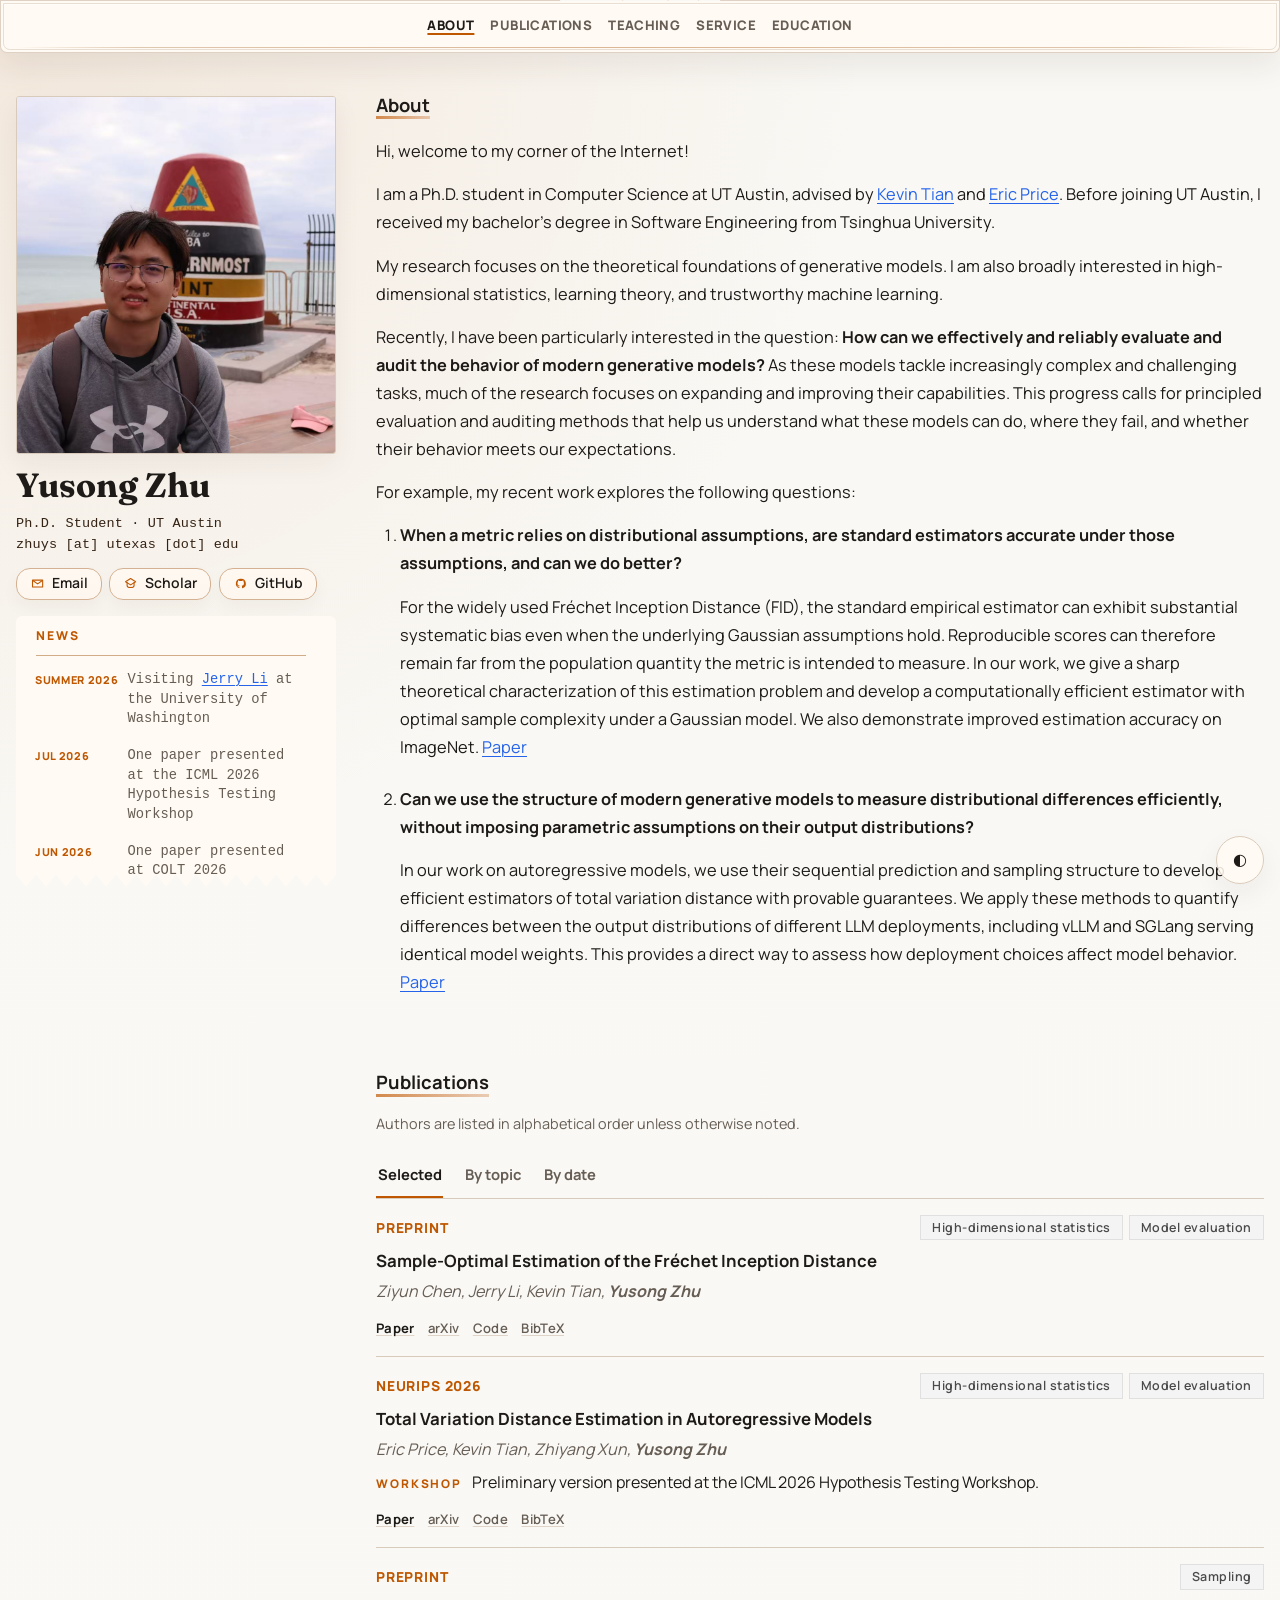
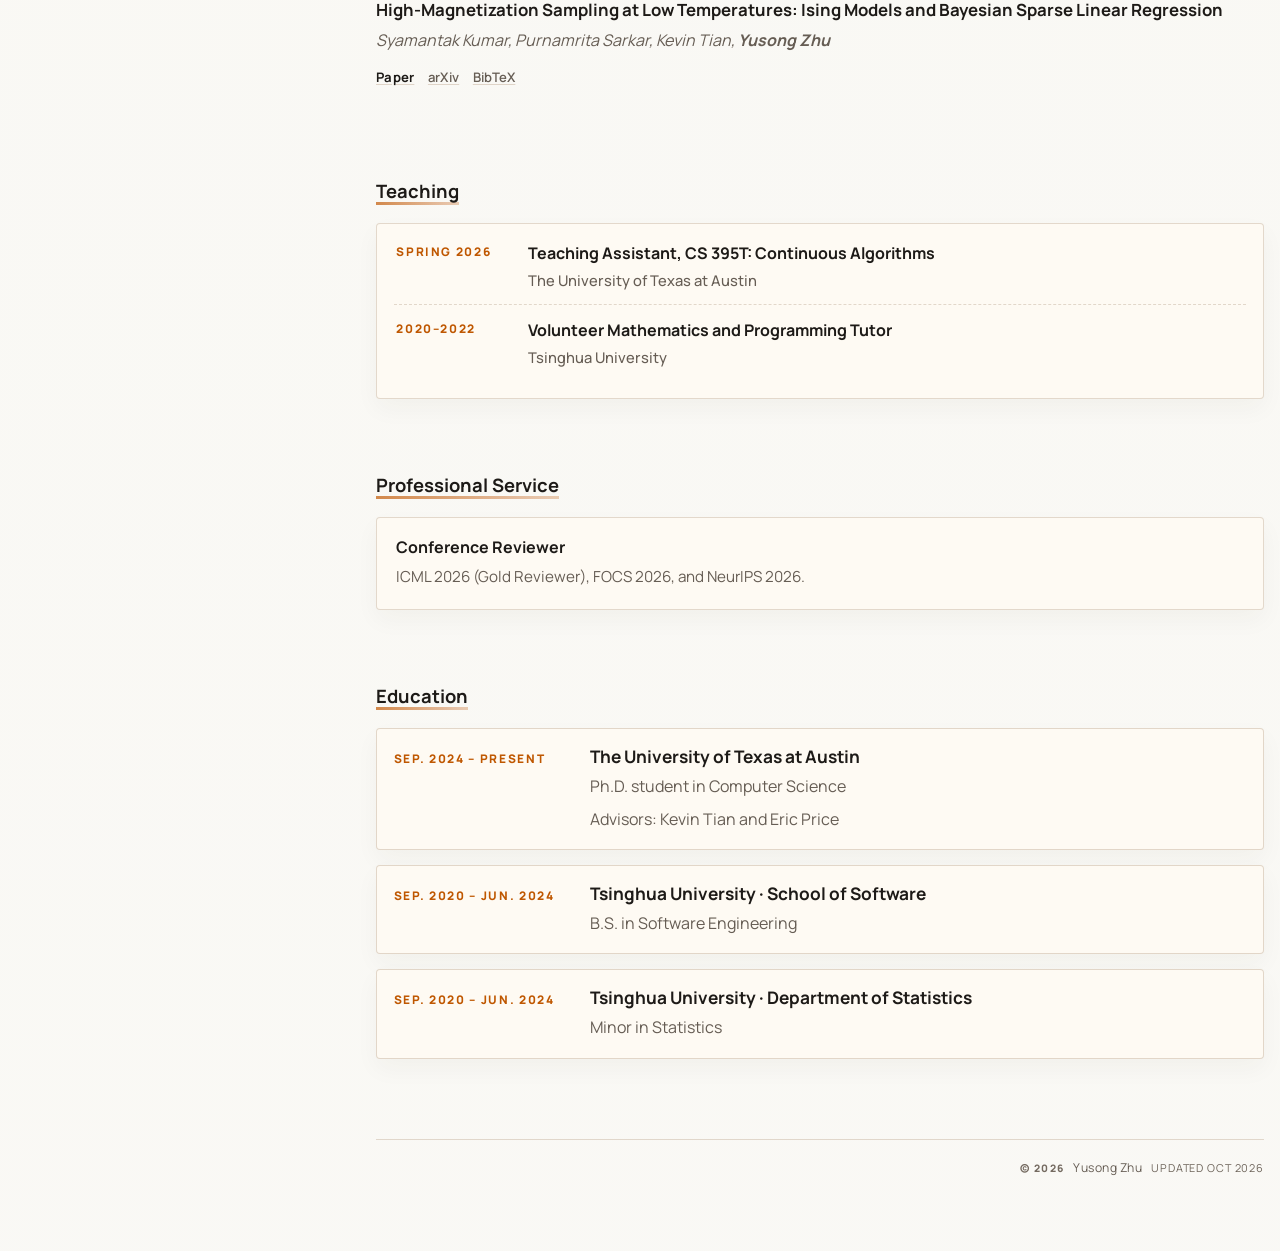
==== commit 4535c293: "Remove publication count summaries" ====
--- a/index.html
+++ b/index.html
@@ -15,7 +15,7 @@
       rel="stylesheet"
     />
     <link rel="icon" type="image/png" href="tabicon.png" />
-    <link rel="stylesheet" href="styles.css" />
+    <link rel="stylesheet" href="styles.css?v=20261017-publications-v2" />
     <script>
       document.documentElement.classList.add("js");
     </script>
@@ -180,8 +180,6 @@
               <button class="pub-topic-button" type="button" data-pub-topic="sampling" aria-pressed="false" aria-controls="publication-list">Sampling</button>
               <button class="pub-topic-button" type="button" data-pub-topic="evaluation" aria-pressed="false" aria-controls="publication-list">Model evaluation</button>
             </div>
-            <p class="pub-results-summary" role="status" aria-live="polite" aria-atomic="true" hidden></p>
-
             <div class="pub-panel" id="publication-list" aria-label="Publications by date" data-view="date">
               <div class="pub-filtered-list" hidden></div>
               <div class="pub-year-group">
@@ -586,7 +584,6 @@
       const publicationPanel = document.getElementById("publication-list");
       const publicationViews = document.querySelector(".pub-view-controls");
       const publicationTopics = document.getElementById("publication-topics");
-      const publicationSummary = document.querySelector(".pub-results-summary");
       const filteredPublications = publicationPanel.querySelector(".pub-filtered-list");
       const publicationGroups = [...publicationPanel.querySelectorAll(".pub-year-group")].map((group) => ({
         element: group,
@@ -624,7 +621,6 @@
 
         if (!byDate) visiblePublications.forEach((row) => filteredPublications.appendChild(row));
         publicationPanel.setAttribute("aria-label", label);
-        publicationSummary.textContent = `${label} · ${visiblePublications.length} publications`;
         viewButtons.forEach((button) => {
           button.setAttribute("aria-pressed", String(button.dataset.pubView === publicationView));
         });
@@ -649,7 +645,6 @@
 
       renderPublications();
       publicationViews.hidden = false;
-      publicationSummary.hidden = false;
 
       document.querySelectorAll(".pub-bib-toggle").forEach((toggle) => {
         toggle.addEventListener("click", () => {
--- a/styles.css
+++ b/styles.css
@@ -702,12 +702,6 @@
   color: var(--accent);
 }
 
-.pub-results-summary {
-  margin: 0.75rem 0 0;
-  color: var(--muted);
-  font-size: 0.82rem;
-}
-
 .pub-view-controls[hidden],
 .pub-topic-controls[hidden],
 .pub-panel [hidden],
